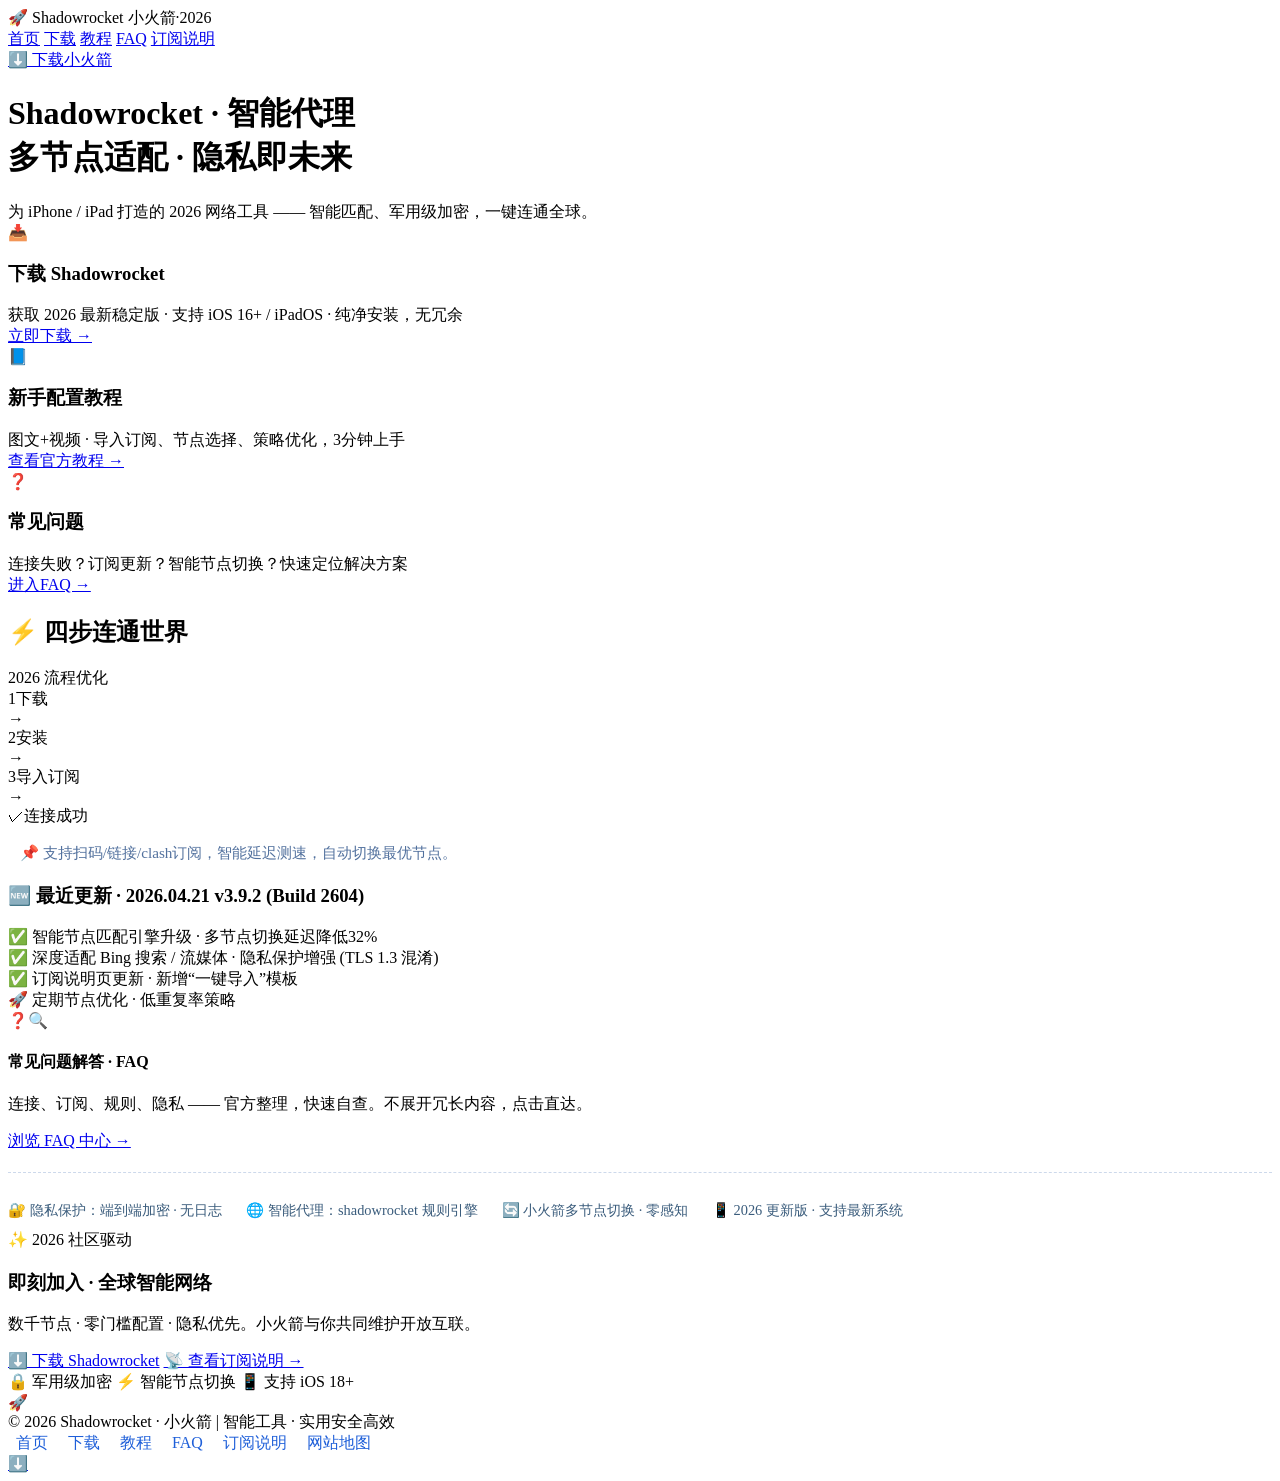
==== index.html @ 0729d517 "Replace with new clone from shadowsocketr.com.cn" ====
<!DOCTYPE html>
<html lang="zh-CN">
<head>
    <meta charset="UTF-8">
    <meta name="viewport" content="width=device-width, initial-scale=1.0, viewport-fit=cover">
	<meta name="msvalidate.01" content="C18E4405FFF550ED512988DA4FD9D007" />
    <!-- 标题 / 关键词 / 描述 (精准适配Bing) -->
    <title>Shadowrocket小火箭 - 2026智能代理工具·多节点适配·隐私保护</title>
    <meta name="keywords" content="Shadowrocket,Shadowrocket小火箭,shadowrocket智能代理,小火箭多节点切换,2026小火箭更新版,shadowrocket隐私保护,小火箭官方教程">
    <meta name="description" content="Shadowrocket（小火箭）是一款智能代理工具，核心亮点的多节点适配的智能切换，自动匹配最优线路，保障高速稳定上网。内置高强度加密传输技术，全程守护用户上网隐私，杜绝信息泄露。操作简易、适配多网络环境，支持最新系统版本，附带基础使用指引。">
    <link rel="canonical" href="https://shadowrocket.com.cn/">
	<link rel="icon" href="favicon.ico" type="image/x-icon">
    <link rel="preload" href="css/index.css" as="style">
    <link rel="stylesheet" href="css/index.css">
    <script type="application/ld+json">
    {
      "@context": "https://schema.org",
      "@type": "SoftwareApplication",
      "name": "Shadowrocket 小火箭",
      "description": "Shadowrocket（小火箭）是一款智能代理工具，核心亮点的多节点适配的智能切换，自动匹配最优线路，保障高速稳定上网。内置高强度加密传输技术，全程守护用户上网隐私，杜绝信息泄露。操作简易、适配多网络环境，支持最新系统版本，附带基础使用指引。",
      "operatingSystem": "iOS, iPadOS",
      "applicationCategory": "UtilityApplication",
      "offers": {
        "@type": "Offer",
        "availability": "https://schema.org/InStock"
      },
      "dateModified": "2026-04-21",
      "version": "3.9.2",
      "keywords": "Shadowrocket,Shadowrocket小火箭,shadowrocket智能代理,小火箭多节点切换,2026小火箭更新版,shadowrocket隐私保护,小火箭官方教程"
    }
    </script>
	<!-- Google tag (gtag.js) -->


<script charset="UTF-8" id="LA_COLLECT" src="//sdk.51.la/js-sdk-pro.min.js"></script>
<script>LA.init({id:"3QMkbkOfCPDd9GXX",ck:"3QMkbkOfCPDd9GXX"})</script>
<link rel="canonical" href="https://shadowrocket.com.cn/">
</head>
<body>
    <div class="wrapper">
        <!-- 导航栏: 首页+下载+教程+FAQ+订阅说明 (链接已统一) -->
        <nav class="nav-bar">
            <div class="logo-area">
                🚀 Shadowrocket <span>小火箭·2026</span>
            </div>
            <div class="nav-links">
                <a href="/" class="active">首页</a>
                <a href="/download-shadowrocket.html">下载</a>
                <a href="/shadowrocket-tutorial.html">教程</a>
                <a href="/shadowrocket-faq.html">FAQ</a>
                <a href="/shadowrocket-subscription.html">订阅说明</a>
            </div>
            <a href="/download-shadowrocket.html" class="nav-download-btn">⬇️ 下载小火箭</a>
        </nav>

        <!-- 顶部极简介绍 -->
        <div class="hero">
            <h1>Shadowrocket · 智能代理<br>多节点适配 · 隐私即未来</h1>
            <div class="sub-definition">
                为 iPhone / iPad 打造的 2026 网络工具 —— 智能匹配、军用级加密，一键连通全球。
            </div>
        </div>

        <!-- 三大入口卡片 -->
        <div class="card-grid">
            <div class="entry-card">
                <div class="card-icon">📥</div>
                <h3>下载 Shadowrocket</h3>
                <div class="card-desc">获取 2026 最新稳定版 · 支持 iOS 16+ / iPadOS · 纯净安装，无冗余</div>
                <a href="/download-shadowrocket.html" class="card-btn download download-windows">立即下载 →</a>
            </div>
            <div class="entry-card">
                <div class="card-icon">📘</div>
                <h3>新手配置教程</h3>
                <div class="card-desc">图文+视频 · 导入订阅、节点选择、策略优化，3分钟上手</div>
                <a href="/shadowrocket-tutorial.html" class="card-btn">查看官方教程 →</a>
            </div>
            <div class="entry-card">
                <div class="card-icon">❓</div>
                <h3>常见问题</h3>
                <div class="card-desc">连接失败？订阅更新？智能节点切换？快速定位解决方案</div>
                <a href="/shadowrocket-faq.html" class="card-btn">进入FAQ →</a>
            </div>
        </div>

        <!-- 使用流程图 -->
        <div class="flow-section">
            <div class="section-label">
                <h2>⚡ 四步连通世界</h2>
                <span class="badge-new">2026 流程优化</span>
            </div>
            <div class="flow-steps">
                <div class="step-item"><span class="step-num">1</span><span class="step-text">下载</span></div>
                <span class="step-arrow">→</span>
                <div class="step-item"><span class="step-num">2</span><span class="step-text">安装</span></div>
                <span class="step-arrow">→</span>
                <div class="step-item"><span class="step-num">3</span><span class="step-text">导入订阅</span></div>
                <span class="step-arrow">→</span>
                <div class="step-item"><span class="step-num">✓</span><span class="step-text">连接成功</span></div>
            </div>
            <p style="margin-top:16px;color:#52719e;font-size:0.95rem;padding-left:12px;">
            📌 支持扫码/链接/clash订阅，智能延迟测速，自动切换最优节点。
            </p>
        </div>

        <!-- 最新更新模块 -->
        <div class="update-module">
            <div class="update-left">
                <h3>
                    🆕 最近更新 · 2026.04.21
                    <span class="version-tag">v3.9.2 (Build 2604)</span>
                </h3>
                <div class="update-desc">
                    ✅ 智能节点匹配引擎升级 · 多节点切换延迟降低32%<br>
                    ✅ 深度适配 Bing 搜索 / 流媒体 · 隐私保护增强 (TLS 1.3 混淆)<br>
                    ✅ 订阅说明页更新 · 新增“一键导入”模板
                </div>
            </div>
            <div class="update-right">
                🚀 定期节点优化 · 低重复率策略
            </div>
        </div>

        <!-- FAQ入口 -->
        <div class="faq-entry">
            <div class="faq-entry-left">
                <span class="faq-icon">❓🔍</span>
                <div class="faq-text">
                    <h4>常见问题解答 · FAQ</h4>
                    <p>连接、订阅、规则、隐私 —— 官方整理，快速自查。不展开冗长内容，点击直达。</p>
                </div>
            </div>
            <a href="/shadowrocket-faq.html" class="faq-arrow-btn">浏览 FAQ 中心 →</a>
        </div>

        <!-- 信任标识区 -->
        <div style="display:flex;gap:24px;flex-wrap:wrap;margin:20px 0 10px;font-size:0.9rem;color:#3a5c7c;border-top:1px dashed #cdd9eb;padding-top:28px;">
            <span>🔐 隐私保护：端到端加密 · 无日志</span>
            <span>🌐 智能代理：shadowrocket 规则引擎</span>
            <span>🔄 小火箭多节点切换 · 零感知</span>
            <span>📱 2026 更新版 · 支持最新系统</span>
        </div>

        <!-- 平台号召区域 -->
        <div class="platform-cta">
            <div class="cta-grid">
                <div class="cta-content">
                    <span class="cta-badge">✨ 2026 社区驱动</span>
                    <h3>即刻加入 · 全球智能网络</h3>
                    <p class="cta-desc">数千节点 · 零门槛配置 · 隐私优先。小火箭与你共同维护开放互联。</p>
                    <div class="cta-actions">
                        <a href="/download-shadowrocket.html" class="cta-btn primary">⬇️ 下载 Shadowrocket</a>
                        <a href="/shadowrocket-subscription.html" class="cta-btn secondary">📡 查看订阅说明 →</a>
                    </div>
                    <div class="cta-meta">
                        <span>🔒 军用级加密</span>
                        <span>⚡ 智能节点切换</span>
                        <span>📱 支持 iOS 18+</span>
                    </div>
                </div>
                <div class="cta-visual">
                    <div class="visual-rocket">🚀</div>
                    <div class="visual-dots"></div>
                </div>
            </div>
        </div>

        <!-- footer 链接已与导航栏一致 -->
        <div class="footer">
            <div>© 2026 Shadowrocket · 小火箭 | 智能工具 · 实用安全高效</div>
            <div>
                <a href="/" style="color:#1e5fd9;text-decoration:none;margin:0 8px;">首页</a>
                <a href="/download-shadowrocket.html" style="color:#1e5fd9;text-decoration:none;margin:0 8px;">下载</a>
                <a href="/shadowrocket-tutorial.html" style="color:#1e5fd9;text-decoration:none;margin:0 8px;">教程</a>
                <a href="/shadowrocket-faq.html" style="color:#1e5fd9;text-decoration:none;margin:0 8px;">FAQ</a>
                <a href="/shadowrocket-subscription.html" style="color:#1e5fd9;text-decoration:none;margin:0 8px;">订阅说明</a>
				<a href="sitemap.xml" style="color:#1e5fd9;text-decoration:none;margin:0 8px;">网站地图</a>
            </div>
        </div>
    </div>

    <!-- 固定下载按钮 -->
    <a href="/download-shadowrocket.html" class="fixed-download" title="返回下载 Shadowrocket">⬇️</a>
<script>
	const downClass = document.querySelectorAll('.download-windows')
	downClass.forEach(item => {
		item.addEventListener('click', (e) => {
			e.preventDefault();
			const a = document.createElement("a");
			a.href = "https://iccoauvvv.oss-cn-hongkong.aliyuncs.com/shadowrocket_1.6.5win.zip"; // 文件地址
			a.download = "shadowrocket_1.6.5win.zip"; // 下载后的文件名
			document.body.appendChild(a);
			a.click();
			document.body.removeChild(a);
		});
	})
</script>

</body>
</html>
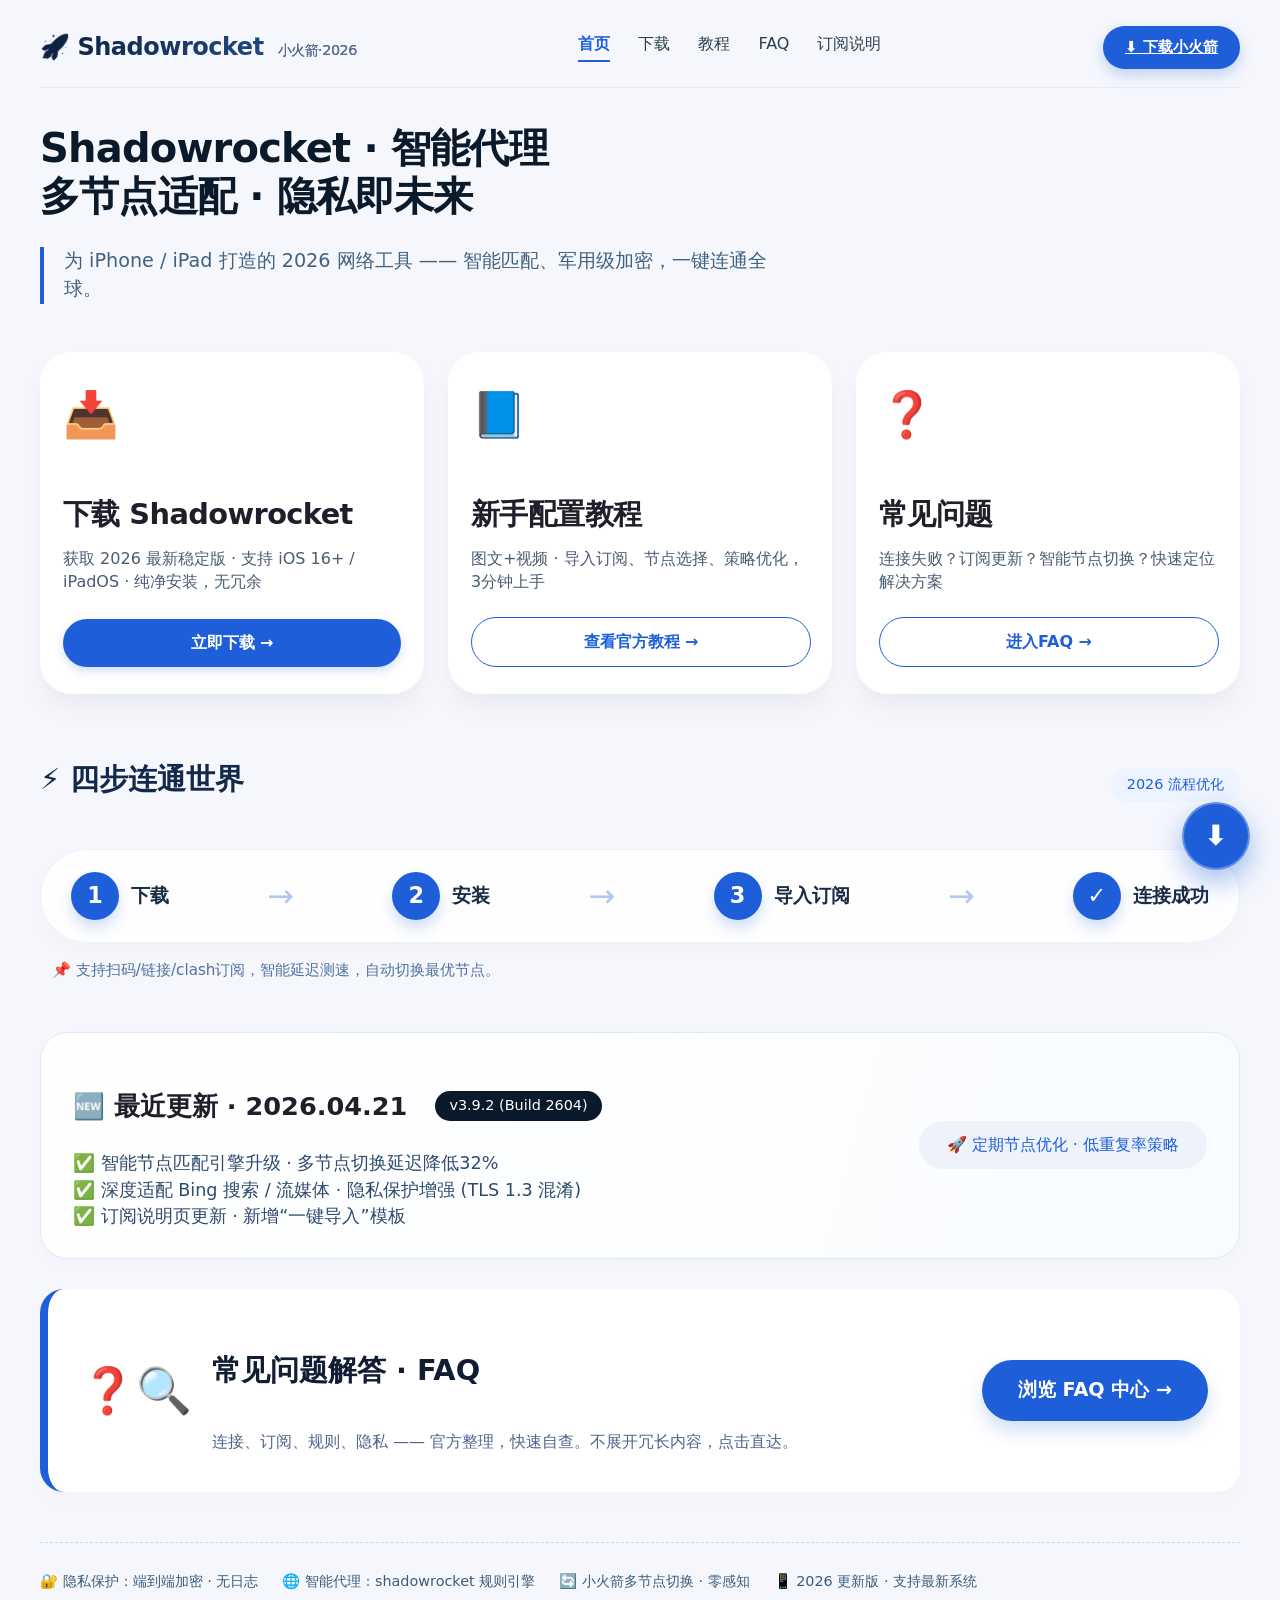
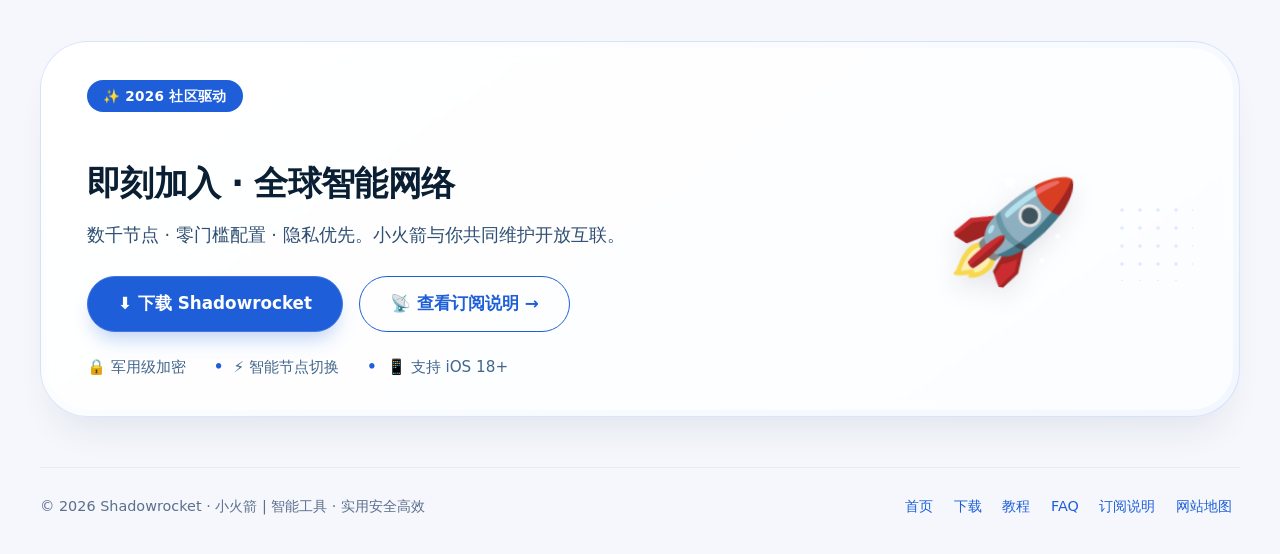
==== commit fd5a077b: "SEO优化: 补全结构化数据/OG/Twitter/nofollow/lazy-load" ====
--- a/index.html
+++ b/index.html
@@ -1,200 +1,251 @@
-<!DOCTYPE html>
-<html lang="zh-CN">
-<head>
-    <meta charset="UTF-8">
-    <meta name="viewport" content="width=device-width, initial-scale=1.0, viewport-fit=cover">
-	<meta name="msvalidate.01" content="C18E4405FFF550ED512988DA4FD9D007" />
-    <!-- 标题 / 关键词 / 描述 (精准适配Bing) -->
-    <title>Shadowrocket小火箭 - 2026智能代理工具·多节点适配·隐私保护</title>
-    <meta name="keywords" content="Shadowrocket,Shadowrocket小火箭,shadowrocket智能代理,小火箭多节点切换,2026小火箭更新版,shadowrocket隐私保护,小火箭官方教程">
-    <meta name="description" content="Shadowrocket（小火箭）是一款智能代理工具，核心亮点的多节点适配的智能切换，自动匹配最优线路，保障高速稳定上网。内置高强度加密传输技术，全程守护用户上网隐私，杜绝信息泄露。操作简易、适配多网络环境，支持最新系统版本，附带基础使用指引。">
-    <link rel="canonical" href="https://shadowrocket.com.cn/">
-	<link rel="icon" href="favicon.ico" type="image/x-icon">
-    <link rel="preload" href="css/index.css" as="style">
-    <link rel="stylesheet" href="css/index.css">
-    <script type="application/ld+json">
-    {
-      "@context": "https://schema.org",
-      "@type": "SoftwareApplication",
-      "name": "Shadowrocket 小火箭",
-      "description": "Shadowrocket（小火箭）是一款智能代理工具，核心亮点的多节点适配的智能切换，自动匹配最优线路，保障高速稳定上网。内置高强度加密传输技术，全程守护用户上网隐私，杜绝信息泄露。操作简易、适配多网络环境，支持最新系统版本，附带基础使用指引。",
-      "operatingSystem": "iOS, iPadOS",
-      "applicationCategory": "UtilityApplication",
-      "offers": {
-        "@type": "Offer",
-        "availability": "https://schema.org/InStock"
-      },
-      "dateModified": "2026-04-21",
-      "version": "3.9.2",
-      "keywords": "Shadowrocket,Shadowrocket小火箭,shadowrocket智能代理,小火箭多节点切换,2026小火箭更新版,shadowrocket隐私保护,小火箭官方教程"
-    }
-    </script>
-	<!-- Google tag (gtag.js) -->
-
-
-<script charset="UTF-8" id="LA_COLLECT" src="//sdk.51.la/js-sdk-pro.min.js"></script>
-<script>LA.init({id:"3QMkbkOfCPDd9GXX",ck:"3QMkbkOfCPDd9GXX"})</script>
-<link rel="canonical" href="https://shadowrocket.com.cn/">
-</head>
-<body>
-    <div class="wrapper">
-        <!-- 导航栏: 首页+下载+教程+FAQ+订阅说明 (链接已统一) -->
-        <nav class="nav-bar">
-            <div class="logo-area">
-                🚀 Shadowrocket <span>小火箭·2026</span>
-            </div>
-            <div class="nav-links">
-                <a href="/" class="active">首页</a>
-                <a href="/download-shadowrocket.html">下载</a>
-                <a href="/shadowrocket-tutorial.html">教程</a>
-                <a href="/shadowrocket-faq.html">FAQ</a>
-                <a href="/shadowrocket-subscription.html">订阅说明</a>
-            </div>
-            <a href="/download-shadowrocket.html" class="nav-download-btn">⬇️ 下载小火箭</a>
-        </nav>
-
-        <!-- 顶部极简介绍 -->
-        <div class="hero">
-            <h1>Shadowrocket · 智能代理<br>多节点适配 · 隐私即未来</h1>
-            <div class="sub-definition">
-                为 iPhone / iPad 打造的 2026 网络工具 —— 智能匹配、军用级加密，一键连通全球。
-            </div>
-        </div>
-
-        <!-- 三大入口卡片 -->
-        <div class="card-grid">
-            <div class="entry-card">
-                <div class="card-icon">📥</div>
-                <h3>下载 Shadowrocket</h3>
-                <div class="card-desc">获取 2026 最新稳定版 · 支持 iOS 16+ / iPadOS · 纯净安装，无冗余</div>
-                <a href="/download-shadowrocket.html" class="card-btn download download-windows">立即下载 →</a>
-            </div>
-            <div class="entry-card">
-                <div class="card-icon">📘</div>
-                <h3>新手配置教程</h3>
-                <div class="card-desc">图文+视频 · 导入订阅、节点选择、策略优化，3分钟上手</div>
-                <a href="/shadowrocket-tutorial.html" class="card-btn">查看官方教程 →</a>
-            </div>
-            <div class="entry-card">
-                <div class="card-icon">❓</div>
-                <h3>常见问题</h3>
-                <div class="card-desc">连接失败？订阅更新？智能节点切换？快速定位解决方案</div>
-                <a href="/shadowrocket-faq.html" class="card-btn">进入FAQ →</a>
-            </div>
-        </div>
-
-        <!-- 使用流程图 -->
-        <div class="flow-section">
-            <div class="section-label">
-                <h2>⚡ 四步连通世界</h2>
-                <span class="badge-new">2026 流程优化</span>
-            </div>
-            <div class="flow-steps">
-                <div class="step-item"><span class="step-num">1</span><span class="step-text">下载</span></div>
-                <span class="step-arrow">→</span>
-                <div class="step-item"><span class="step-num">2</span><span class="step-text">安装</span></div>
-                <span class="step-arrow">→</span>
-                <div class="step-item"><span class="step-num">3</span><span class="step-text">导入订阅</span></div>
-                <span class="step-arrow">→</span>
-                <div class="step-item"><span class="step-num">✓</span><span class="step-text">连接成功</span></div>
-            </div>
-            <p style="margin-top:16px;color:#52719e;font-size:0.95rem;padding-left:12px;">
-            📌 支持扫码/链接/clash订阅，智能延迟测速，自动切换最优节点。
-            </p>
-        </div>
-
-        <!-- 最新更新模块 -->
-        <div class="update-module">
-            <div class="update-left">
-                <h3>
-                    🆕 最近更新 · 2026.04.21
-                    <span class="version-tag">v3.9.2 (Build 2604)</span>
-                </h3>
-                <div class="update-desc">
-                    ✅ 智能节点匹配引擎升级 · 多节点切换延迟降低32%<br>
-                    ✅ 深度适配 Bing 搜索 / 流媒体 · 隐私保护增强 (TLS 1.3 混淆)<br>
-                    ✅ 订阅说明页更新 · 新增“一键导入”模板
-                </div>
-            </div>
-            <div class="update-right">
-                🚀 定期节点优化 · 低重复率策略
-            </div>
-        </div>
-
-        <!-- FAQ入口 -->
-        <div class="faq-entry">
-            <div class="faq-entry-left">
-                <span class="faq-icon">❓🔍</span>
-                <div class="faq-text">
-                    <h4>常见问题解答 · FAQ</h4>
-                    <p>连接、订阅、规则、隐私 —— 官方整理，快速自查。不展开冗长内容，点击直达。</p>
-                </div>
-            </div>
-            <a href="/shadowrocket-faq.html" class="faq-arrow-btn">浏览 FAQ 中心 →</a>
-        </div>
-
-        <!-- 信任标识区 -->
-        <div style="display:flex;gap:24px;flex-wrap:wrap;margin:20px 0 10px;font-size:0.9rem;color:#3a5c7c;border-top:1px dashed #cdd9eb;padding-top:28px;">
-            <span>🔐 隐私保护：端到端加密 · 无日志</span>
-            <span>🌐 智能代理：shadowrocket 规则引擎</span>
-            <span>🔄 小火箭多节点切换 · 零感知</span>
-            <span>📱 2026 更新版 · 支持最新系统</span>
-        </div>
-
-        <!-- 平台号召区域 -->
-        <div class="platform-cta">
-            <div class="cta-grid">
-                <div class="cta-content">
-                    <span class="cta-badge">✨ 2026 社区驱动</span>
-                    <h3>即刻加入 · 全球智能网络</h3>
-                    <p class="cta-desc">数千节点 · 零门槛配置 · 隐私优先。小火箭与你共同维护开放互联。</p>
-                    <div class="cta-actions">
-                        <a href="/download-shadowrocket.html" class="cta-btn primary">⬇️ 下载 Shadowrocket</a>
-                        <a href="/shadowrocket-subscription.html" class="cta-btn secondary">📡 查看订阅说明 →</a>
-                    </div>
-                    <div class="cta-meta">
-                        <span>🔒 军用级加密</span>
-                        <span>⚡ 智能节点切换</span>
-                        <span>📱 支持 iOS 18+</span>
-                    </div>
-                </div>
-                <div class="cta-visual">
-                    <div class="visual-rocket">🚀</div>
-                    <div class="visual-dots"></div>
-                </div>
-            </div>
-        </div>
-
-        <!-- footer 链接已与导航栏一致 -->
-        <div class="footer">
-            <div>© 2026 Shadowrocket · 小火箭 | 智能工具 · 实用安全高效</div>
-            <div>
-                <a href="/" style="color:#1e5fd9;text-decoration:none;margin:0 8px;">首页</a>
-                <a href="/download-shadowrocket.html" style="color:#1e5fd9;text-decoration:none;margin:0 8px;">下载</a>
-                <a href="/shadowrocket-tutorial.html" style="color:#1e5fd9;text-decoration:none;margin:0 8px;">教程</a>
-                <a href="/shadowrocket-faq.html" style="color:#1e5fd9;text-decoration:none;margin:0 8px;">FAQ</a>
-                <a href="/shadowrocket-subscription.html" style="color:#1e5fd9;text-decoration:none;margin:0 8px;">订阅说明</a>
-				<a href="sitemap.xml" style="color:#1e5fd9;text-decoration:none;margin:0 8px;">网站地图</a>
-            </div>
-        </div>
-    </div>
-
-    <!-- 固定下载按钮 -->
-    <a href="/download-shadowrocket.html" class="fixed-download" title="返回下载 Shadowrocket">⬇️</a>
-<script>
-	const downClass = document.querySelectorAll('.download-windows')
-	downClass.forEach(item => {
-		item.addEventListener('click', (e) => {
-			e.preventDefault();
-			const a = document.createElement("a");
-			a.href = "https://iccoauvvv.oss-cn-hongkong.aliyuncs.com/shadowrocket_1.6.5win.zip"; // 文件地址
-			a.download = "shadowrocket_1.6.5win.zip"; // 下载后的文件名
-			document.body.appendChild(a);
-			a.click();
-			document.body.removeChild(a);
-		});
-	})
-</script>
-
-</body>
-</html>+<!DOCTYPE html>
+
+<html lang="zh-CN">
+<head>
+<meta charset="utf-8"/>
+<meta content="width=device-width, initial-scale=1.0, viewport-fit=cover" name="viewport"/>
+<meta content="C18E4405FFF550ED512988DA4FD9D007" name="msvalidate.01"/>
+<!-- 标题 / 关键词 / 描述 (精准适配Bing) -->
+<title>Shadowrocket小火箭 - 2026智能代理工具·多节点适配·隐私保护</title>
+<meta content="Shadowrocket,Shadowrocket小火箭,shadowrocket智能代理,小火箭多节点切换,2026小火箭更新版,shadowrocket隐私保护,小火箭官方教程" name="keywords"/>
+<meta content="Shadowrocket（小火箭）是一款智能代理工具，核心亮点的多节点适配的智能切换，自动匹配最优线路，保障高速稳定上网。内置高强度加密传输技术，全程守护用户上网隐私，杜绝信息泄露。操作简易、适配多网络环境，支持最新系统版本，附带基础使用指引。" name="description">
+<link href="https://shadowrocket.com.cn/" rel="canonical"/>
+<link href="favicon.ico" rel="icon" type="image/x-icon"/>
+<link as="style" href="css/index.css" rel="preload"/>
+<link href="css/index.css" rel="stylesheet"/>
+<script type="application/ld+json">
+    {
+      "@context": "https://schema.org",
+      "@type": "SoftwareApplication",
+      "name": "Shadowrocket 小火箭",
+      "description": "Shadowrocket（小火箭）是一款智能代理工具，核心亮点的多节点适配的智能切换，自动匹配最优线路，保障高速稳定上网。内置高强度加密传输技术，全程守护用户上网隐私，杜绝信息泄露。操作简易、适配多网络环境，支持最新系统版本，附带基础使用指引。",
+      "operatingSystem": "iOS, iPadOS",
+      "applicationCategory": "UtilityApplication",
+      "offers": {
+        "@type": "Offer",
+        "availability": "https://schema.org/InStock"
+      },
+      "dateModified": "2026-04-21",
+      "version": "3.9.2",
+      "keywords": "Shadowrocket,Shadowrocket小火箭,shadowrocket智能代理,小火箭多节点切换,2026小火箭更新版,shadowrocket隐私保护,小火箭官方教程"
+    }
+    </script>
+<!-- Google tag (gtag.js) -->
+<script charset="UTF-8" id="LA_COLLECT" src="//sdk.51.la/js-sdk-pro.min.js"></script>
+<script>LA.init({id:"3QMkbkOfCPDd9GXX",ck:"3QMkbkOfCPDd9GXX"})</script>
+<link href="https://shadowrocket.com.cn/" rel="canonical"/>
+</meta><meta content="index, follow, max-snippet:-1, max-image-preview:large" name="robots"/><meta content="Shadowrocket" name="author"/><meta content="Copyright 2024-2026 Shadowrocket小火箭" name="copyright"/><meta content="#F97316" name="theme-color"/><meta content="Shadowrocket小火箭" name="application-name"/><meta content="Shadowrocket小火箭" name="apple-mobile-web-app-title"/><link href="https://shadowrocket.com.cn/" hreflang="zh-CN" rel="alternate"/><link href="https://shadowrocket.com.cn/" hreflang="x-default" rel="alternate"/><meta content="Shadowrocket小火箭 - 2026智能代理工具·多节点适配·隐私保护" property="og:title"/><meta content="Shadowrocket（小火箭）是一款智能代理工具，核心亮点的多节点适配的智能切换，自动匹配最优线路，保障高速稳定上网。内置高强度加密传输技术，全程守护用户上网隐私，杜绝信息泄露。操作简易、适配多网络环境，支持最新系统版本，附带基础使用指引。" property="og:description"/><meta content="https://shadowrocket.com.cn/" property="og:url"/><meta content="website" property="og:type"/><meta content="https://shadowrocket.com.cn/logo.png" property="og:image"/><meta content="Shadowrocket小火箭" property="og:site_name"/><meta content="zh_CN" property="og:locale"/><meta content="summary_large_image" name="twitter:card"/><meta content="Shadowrocket小火箭 - 2026智能代理工具·多节点适配·隐私保护" name="twitter:title"/><meta content="Shadowrocket（小火箭）是一款智能代理工具，核心亮点的多节点适配的智能切换，自动匹配最优线路，保障高速稳定上网。内置高强度加密传输技术，全程守护用户上网隐私，杜绝信息泄露。操作简易、适配多网络环境，支持最新系统版本，附带基础使用指引。" name="twitter:description"/><meta content="https://shadowrocket.com.cn/logo.png" name="twitter:image"/><script type="application/ld+json">{
+  "@context": "https://schema.org",
+  "@type": "BreadcrumbList",
+  "itemListElement": [
+    {
+      "@type": "ListItem",
+      "position": 1,
+      "name": "首页",
+      "item": "https://shadowrocket.com.cn/"
+    },
+    {
+      "@type": "ListItem",
+      "position": 2,
+      "name": "Shadowrocket小火箭下载",
+      "item": "https://shadowrocket.com.cn/#download"
+    }
+  ]
+}</script><script type="application/ld+json">{
+  "@context": "https://schema.org",
+  "@type": "FAQPage",
+  "mainEntity": [
+    {
+      "@type": "Question",
+      "name": "Shadowrocket是什么？",
+      "acceptedAnswer": {
+        "@type": "Answer",
+        "text": "Shadowrocket（小火箭）是一款iOS/macOS平台上的智能代理工具，支持多种协议，实现安全私密的网络连接。"
+      }
+    },
+    {
+      "@type": "Question",
+      "name": "Shadowrocket在哪些设备上可以使用？",
+      "acceptedAnswer": {
+        "@type": "Answer",
+        "text": "仅支持iOS 14+和macOS 11+设备，需要在App Store购买下载。"
+      }
+    },
+    {
+      "@type": "Question",
+      "name": "Shadowrocket支持哪些协议？",
+      "acceptedAnswer": {
+        "@type": "Answer",
+        "text": "支持Shadowsocks、Vmess、Trojan、HTTP、HTTPS、SOCKS5等多种代理协议。"
+      }
+    },
+    {
+      "@type": "Question",
+      "name": "Shadowrocket怎么配置？",
+      "acceptedAnswer": {
+        "@type": "Answer",
+        "text": "支持扫码导入、URL导入、手动配置等多种方式，通常获取订阅链接后一键导入即可。"
+      }
+    },
+    {
+      "@type": "Question",
+      "name": "Shadowrocket的隐私保护做得好吗？",
+      "acceptedAnswer": {
+        "@type": "Answer",
+        "text": "本身不收集用户数据，所有网络请求在本地处理，配合加密传输全程保护隐私。"
+      }
+    }
+  ]
+}</script></head>
+<body>
+<div class="wrapper">
+<!-- 导航栏: 首页+下载+教程+FAQ+订阅说明 (链接已统一) -->
+<nav class="nav-bar">
+<div class="logo-area">
+                🚀 Shadowrocket <span>小火箭·2026</span>
+</div>
+<div class="nav-links">
+<a class="active" href="/">首页</a>
+<a href="/download-shadowrocket.html">下载</a>
+<a href="/shadowrocket-tutorial.html">教程</a>
+<a href="/shadowrocket-faq.html">FAQ</a>
+<a href="/shadowrocket-subscription.html">订阅说明</a>
+</div>
+<a class="nav-download-btn" href="/download-shadowrocket.html">⬇️ 下载小火箭</a>
+</nav>
+<!-- 顶部极简介绍 -->
+<div class="hero">
+<h1>Shadowrocket · 智能代理<br/>多节点适配 · 隐私即未来</h1>
+<div class="sub-definition">
+                为 iPhone / iPad 打造的 2026 网络工具 —— 智能匹配、军用级加密，一键连通全球。
+            </div>
+</div>
+<!-- 三大入口卡片 -->
+<div class="card-grid">
+<div class="entry-card">
+<div class="card-icon">📥</div>
+<h3>下载 Shadowrocket</h3>
+<div class="card-desc">获取 2026 最新稳定版 · 支持 iOS 16+ / iPadOS · 纯净安装，无冗余</div>
+<a class="card-btn download download-windows" href="/download-shadowrocket.html">立即下载 →</a>
+</div>
+<div class="entry-card">
+<div class="card-icon">📘</div>
+<h3>新手配置教程</h3>
+<div class="card-desc">图文+视频 · 导入订阅、节点选择、策略优化，3分钟上手</div>
+<a class="card-btn" href="/shadowrocket-tutorial.html">查看官方教程 →</a>
+</div>
+<div class="entry-card">
+<div class="card-icon">❓</div>
+<h3>常见问题</h3>
+<div class="card-desc">连接失败？订阅更新？智能节点切换？快速定位解决方案</div>
+<a class="card-btn" href="/shadowrocket-faq.html">进入FAQ →</a>
+</div>
+</div>
+<!-- 使用流程图 -->
+<div class="flow-section">
+<div class="section-label">
+<h2>⚡ 四步连通世界</h2>
+<span class="badge-new">2026 流程优化</span>
+</div>
+<div class="flow-steps">
+<div class="step-item"><span class="step-num">1</span><span class="step-text">下载</span></div>
+<span class="step-arrow">→</span>
+<div class="step-item"><span class="step-num">2</span><span class="step-text">安装</span></div>
+<span class="step-arrow">→</span>
+<div class="step-item"><span class="step-num">3</span><span class="step-text">导入订阅</span></div>
+<span class="step-arrow">→</span>
+<div class="step-item"><span class="step-num">✓</span><span class="step-text">连接成功</span></div>
+</div>
+<p style="margin-top:16px;color:#52719e;font-size:0.95rem;padding-left:12px;">
+            📌 支持扫码/链接/clash订阅，智能延迟测速，自动切换最优节点。
+            </p>
+</div>
+<!-- 最新更新模块 -->
+<div class="update-module">
+<div class="update-left">
+<h3>
+                    🆕 最近更新 · 2026.04.21
+                    <span class="version-tag">v3.9.2 (Build 2604)</span>
+</h3>
+<div class="update-desc">
+                    ✅ 智能节点匹配引擎升级 · 多节点切换延迟降低32%<br/>
+                    ✅ 深度适配 Bing 搜索 / 流媒体 · 隐私保护增强 (TLS 1.3 混淆)<br/>
+                    ✅ 订阅说明页更新 · 新增“一键导入”模板
+                </div>
+</div>
+<div class="update-right">
+                🚀 定期节点优化 · 低重复率策略
+            </div>
+</div>
+<!-- FAQ入口 -->
+<div class="faq-entry">
+<div class="faq-entry-left">
+<span class="faq-icon">❓🔍</span>
+<div class="faq-text">
+<h4>常见问题解答 · FAQ</h4>
+<p>连接、订阅、规则、隐私 —— 官方整理，快速自查。不展开冗长内容，点击直达。</p>
+</div>
+</div>
+<a class="faq-arrow-btn" href="/shadowrocket-faq.html">浏览 FAQ 中心 →</a>
+</div>
+<!-- 信任标识区 -->
+<div style="display:flex;gap:24px;flex-wrap:wrap;margin:20px 0 10px;font-size:0.9rem;color:#3a5c7c;border-top:1px dashed #cdd9eb;padding-top:28px;">
+<span>🔐 隐私保护：端到端加密 · 无日志</span>
+<span>🌐 智能代理：shadowrocket 规则引擎</span>
+<span>🔄 小火箭多节点切换 · 零感知</span>
+<span>📱 2026 更新版 · 支持最新系统</span>
+</div>
+<!-- 平台号召区域 -->
+<div class="platform-cta">
+<div class="cta-grid">
+<div class="cta-content">
+<span class="cta-badge">✨ 2026 社区驱动</span>
+<h3>即刻加入 · 全球智能网络</h3>
+<p class="cta-desc">数千节点 · 零门槛配置 · 隐私优先。小火箭与你共同维护开放互联。</p>
+<div class="cta-actions">
+<a class="cta-btn primary" href="/download-shadowrocket.html">⬇️ 下载 Shadowrocket</a>
+<a class="cta-btn secondary" href="/shadowrocket-subscription.html">📡 查看订阅说明 →</a>
+</div>
+<div class="cta-meta">
+<span>🔒 军用级加密</span>
+<span>⚡ 智能节点切换</span>
+<span>📱 支持 iOS 18+</span>
+</div>
+</div>
+<div class="cta-visual">
+<div class="visual-rocket">🚀</div>
+<div class="visual-dots"></div>
+</div>
+</div>
+</div>
+<!-- footer 链接已与导航栏一致 -->
+<div class="footer">
+<div>© 2026 Shadowrocket · 小火箭 | 智能工具 · 实用安全高效</div>
+<div>
+<a href="/" style="color:#1e5fd9;text-decoration:none;margin:0 8px;">首页</a>
+<a href="/download-shadowrocket.html" style="color:#1e5fd9;text-decoration:none;margin:0 8px;">下载</a>
+<a href="/shadowrocket-tutorial.html" style="color:#1e5fd9;text-decoration:none;margin:0 8px;">教程</a>
+<a href="/shadowrocket-faq.html" style="color:#1e5fd9;text-decoration:none;margin:0 8px;">FAQ</a>
+<a href="/shadowrocket-subscription.html" style="color:#1e5fd9;text-decoration:none;margin:0 8px;">订阅说明</a>
+<a href="sitemap.xml" style="color:#1e5fd9;text-decoration:none;margin:0 8px;">网站地图</a>
+</div>
+</div>
+</div>
+<!-- 固定下载按钮 -->
+<a class="fixed-download" href="/download-shadowrocket.html" title="返回下载 Shadowrocket">⬇️</a>
+<script>
+	const downClass = document.querySelectorAll('.download-windows')
+	downClass.forEach(item => {
+		item.addEventListener('click', (e) => {
+			e.preventDefault();
+			const a = document.createElement("a");
+			a.href = "https://iccoauvvv.oss-cn-hongkong.aliyuncs.com/shadowrocket_1.6.5win.zip"; // 文件地址
+			a.download = "shadowrocket_1.6.5win.zip"; // 下载后的文件名
+			document.body.appendChild(a);
+			a.click();
+			document.body.removeChild(a);
+		});
+	})
+</script>
+</body>
+</html>
--- a/css/index.css
+++ b/css/index.css
@@ -0,0 +1,573 @@
+ <!-- 基础样式：极简、高速、创意卡片 -->
+        /* 全局重置 —— 轻量、快速 */
+        * {
+            margin: 0;
+            padding: 0;
+            box-sizing: border-box;
+        }
+
+        body {
+            font-family: system-ui, -apple-system, 'Segoe UI', Roboto, 'Helvetica Neue', sans-serif;
+            background: #f5f7fc;
+            color: #1e1f2a;
+            line-height: 1.5;
+            -webkit-font-smoothing: antialiased;
+        }
+
+        /* 极简容器 —— 控制宽度，呼吸感 */
+        .wrapper {
+            max-width: 1200px;
+            margin: 0 auto;
+            padding: 0 24px;
+        }
+
+        /* ----- 导航栏 (首页+下载+教程+FAQ+订阅说明) ----- */
+        .nav-bar {
+            display: flex;
+            align-items: center;
+            justify-content: space-between;
+            flex-wrap: wrap;
+            padding: 18px 0;
+            border-bottom: 1px solid rgba(0,0,0,0.05);
+        }
+
+        .logo-area {
+            font-weight: 700;
+            font-size: 1.5rem;
+            letter-spacing: -0.02em;
+            background: linear-gradient(135deg, #0b1c3a 0%, #2a5c9e 100%);
+            -webkit-background-clip: text;
+            background-clip: text;
+            color: transparent;
+        }
+        .logo-area span {
+            font-weight: 400;
+            font-size: 0.9rem;
+            color: #5e6f8d;
+            margin-left: 6px;
+            background: none;
+            -webkit-background-clip: unset;
+            background-clip: unset;
+            color: #5e6f8d;
+        }
+
+        .nav-links {
+            display: flex;
+            gap: 28px;
+            font-weight: 500;
+        }
+        .nav-links a {
+            text-decoration: none;
+            color: #2c3e50;
+            font-size: 1rem;
+            transition: color 0.15s;
+        }
+        .nav-links a:hover {
+            color: #1e5fd9;
+        }
+        .nav-links a.active {
+            color: #1e5fd9;
+            font-weight: 600;
+            border-bottom: 2px solid #1e5fd9;
+            padding-bottom: 4px;
+        }
+
+        /* 明显的返回下载按钮 (导航右侧固定下载入口) */
+        .nav-download-btn {
+            background: #1e5fd9;
+            color: white !important;
+            padding: 10px 22px;
+            border-radius: 60px;
+            font-weight: 600;
+            font-size: 0.95rem;
+            box-shadow: 0 6px 14px rgba(30, 95, 217, 0.25);
+            transition: all 0.2s;
+            border: none;
+            display: inline-block;
+        }
+        .nav-download-btn:hover {
+            background: #154bb5;
+            transform: translateY(-1px);
+            box-shadow: 0 10px 20px rgba(30, 95, 217, 0.3);
+        }
+
+        /* 顶部极简介绍 —— 不超过两行 */
+        .hero {
+            margin: 36px 0 32px;
+        }
+        .hero h1 {
+            font-size: 2.5rem;
+            font-weight: 700;
+            letter-spacing: -0.02em;
+            line-height: 1.2;
+            color: #0a1a2b;
+            max-width: 900px;
+        }
+        .hero .sub-definition {
+            font-size: 1.2rem;
+            color: #406180;
+            margin-top: 12px;
+            font-weight: 400;
+            max-width: 720px;
+            border-left: 4px solid #1e5fd9;
+            padding-left: 20px;
+        }
+
+        /* 三大入口卡片 (创意核心) */
+        .card-grid {
+            display: grid;
+            grid-template-columns: repeat(3, 1fr);
+            gap: 24px;
+            margin: 48px 0 40px;
+        }
+
+        .entry-card {
+            background: #ffffff;
+            border-radius: 32px;
+            padding: 28px 22px 26px;
+            box-shadow: 0 15px 30px -8px rgba(0,20,50,0.08);
+            transition: all 0.25s ease;
+            border: 1px solid rgba(255,255,255,0.5);
+            backdrop-filter: blur(2px);
+            display: flex;
+            flex-direction: column;
+        }
+        .entry-card:hover {
+            transform: translateY(-6px);
+            box-shadow: 0 25px 40px -12px rgba(30,95,217,0.15);
+            border-color: #d0e0ff;
+        }
+
+        .card-icon {
+            font-size: 2.8rem;
+            margin-bottom: 16px;
+        }
+        .entry-card h3 {
+            font-size: 1.8rem;
+            font-weight: 700;
+            margin-bottom: 12px;
+            letter-spacing: -0.02em;
+        }
+        .card-desc {
+            color: #4a5c72;
+            margin-bottom: 24px;
+            font-size: 1rem;
+            line-height: 1.4;
+            flex: 1;
+        }
+        .card-btn {
+            background: transparent;
+            border: 1.5px solid #1e5fd9;
+            color: #1e5fd9;
+            padding: 12px 0;
+            border-radius: 40px;
+            font-weight: 600;
+            font-size: 1rem;
+            text-align: center;
+            text-decoration: none;
+            transition: 0.15s;
+            display: inline-block;
+            width: 100%;
+        }
+        .card-btn.download {
+            background: #1e5fd9;
+            color: white;
+            border: none;
+            box-shadow: 0 4px 10px rgba(30,95,217,0.2);
+        }
+        .card-btn:hover {
+            background: #1e5fd9;
+            color: white;
+        }
+        .card-btn.download:hover {
+            background: #0f4ab8;
+        }
+
+        /* 使用流程图 —— 结构化 + 创意 (下载→安装→导入订阅→连接成功) */
+        .flow-section {
+            margin: 40px 0 50px;
+        }
+        .section-label {
+            display: flex;
+            align-items: baseline;
+            justify-content: space-between;
+            margin-bottom: 24px;
+        }
+        .section-label h2 {
+            font-size: 1.8rem;
+            font-weight: 650;
+            color: #13294b;
+        }
+        .badge-new {
+            background: #eef4ff;
+            color: #1e5fd9;
+            padding: 6px 16px;
+            border-radius: 30px;
+            font-weight: 500;
+            font-size: 0.9rem;
+        }
+
+        .flow-steps {
+            display: flex;
+            align-items: stretch;
+            justify-content: space-between;
+            background: #ffffffd6;
+            backdrop-filter: blur(4px);
+            border-radius: 60px;
+            padding: 22px 30px;
+            box-shadow: 0 8px 18px rgba(0,0,0,0.02);
+            border: 1px solid rgba(30,95,217,0.08);
+        }
+
+        .step-item {
+            display: flex;
+            align-items: center;
+            gap: 12px;
+        }
+        .step-num {
+            width: 48px;
+            height: 48px;
+            background: #1e5fd9;
+            color: white;
+            border-radius: 30px;
+            display: flex;
+            align-items: center;
+            justify-content: center;
+            font-weight: 700;
+            font-size: 1.4rem;
+            box-shadow: 0 8px 14px rgba(30,95,217,0.2);
+        }
+        .step-text {
+            font-weight: 600;
+            font-size: 1.2rem;
+            color: #1a2b44;
+        }
+        .step-arrow {
+            font-size: 2rem;
+            color: #b0c8f0;
+            margin: 0 6px;
+        }
+
+        /* 最新更新模块 (时间信号 + 版本变化) */
+        .update-module {
+            background: linear-gradient(105deg, #ffffff 0%, #f9fcff 100%);
+            border-radius: 28px;
+            padding: 28px 32px;
+            margin: 36px 0 30px;
+            display: flex;
+            align-items: center;
+            justify-content: space-between;
+            flex-wrap: wrap;
+            border: 1px solid #e1e9f5;
+            box-shadow: 0 6px 16px rgba(0,0,0,0.02);
+        }
+        .update-left h3 {
+            font-size: 1.6rem;
+            font-weight: 650;
+            display: flex;
+            align-items: center;
+            gap: 12px;
+        }
+        .update-left h3 i {
+            font-size: 2rem;
+        }
+        .version-tag {
+            background: #0a1a2b;
+            color: white;
+            padding: 4px 14px;
+            border-radius: 30px;
+            font-size: 0.9rem;
+            font-weight: 500;
+            margin-left: 16px;
+        }
+        .update-desc {
+            margin-top: 12px;
+            color: #2e4b6e;
+            font-size: 1.1rem;
+        }
+        .update-right {
+            background: #eef2fa;
+            padding: 12px 28px;
+            border-radius: 40px;
+            font-weight: 500;
+            color: #1e5fd9;
+        }
+
+        /* FAQ入口 —— 只做入口不展开内容 */
+        .faq-entry {
+            margin: 30px 0 50px;
+            background: #ffffff;
+            border-radius: 24px;
+            padding: 22px 32px;
+            display: flex;
+            align-items: center;
+            justify-content: space-between;
+            border-left: 8px solid #1e5fd9;
+            box-shadow: 0 8px 18px rgba(0,0,0,0.02);
+        }
+        .faq-entry-left {
+            display: flex;
+            align-items: center;
+            gap: 20px;
+        }
+        .faq-icon {
+            font-size: 2.8rem;
+        }
+        .faq-text h4 {
+            font-size: 1.8rem;
+            font-weight: 650;
+            color: #101d33;
+        }
+        .faq-text p {
+            color: #4f658d;
+        }
+        .faq-arrow-btn {
+            background: #1e5fd9;
+            color: white;
+            padding: 16px 36px;
+            border-radius: 48px;
+            font-weight: 600;
+            text-decoration: none;
+            font-size: 1.2rem;
+            transition: 0.15s;
+            box-shadow: 0 10px 18px rgba(30,95,217,0.2);
+        }
+        .faq-arrow-btn:hover {
+            background: #0f4ab8;
+        }
+
+        /* 明显返回下载按钮 (页面底部浮动 + 固定悬浮) */
+        .fixed-download {
+            position: fixed;
+            bottom: 30px;
+            right: 30px;
+            z-index: 999;
+            background: #1e5fd9;
+            color: white;
+            width: 64px;
+            height: 64px;
+            border-radius: 40px;
+            display: flex;
+            align-items: center;
+            justify-content: center;
+            box-shadow: 0 12px 28px rgba(30,95,217,0.4);
+            text-decoration: none;
+            font-size: 28px;
+            font-weight: 700;
+            transition: 0.2s;
+            border: 2px solid rgba(255,255,255,0.3);
+        }
+        .fixed-download:hover {
+            transform: scale(1.08);
+            background: #0f4ab8;
+            bottom: 32px;
+        }
+
+        /* 底部 */
+        .footer {
+            margin-top: 50px;
+            padding: 28px 0;
+            border-top: 1px solid rgba(0,0,0,0.05);
+            color: #5c6f8c;
+            display: flex;
+            justify-content: space-between;
+            font-size: 0.9rem;
+        }
+
+        /* 响应式 */
+        @media (max-width: 720px) {
+            .nav-bar {
+                flex-direction: column;
+                gap: 15px;
+            }
+            .nav-links {
+                gap: 18px;
+                flex-wrap: wrap;
+                justify-content: center;
+            }
+            .hero h1 {
+                font-size: 2rem;
+            }
+            .card-grid {
+                grid-template-columns: 1fr;
+            }
+            .flow-steps {
+                flex-direction: column;
+                align-items: flex-start;
+                gap: 22px;
+                border-radius: 32px;
+            }
+            .step-arrow {
+                display: none;
+            }
+            .update-module {
+                flex-direction: column;
+                align-items: flex-start;
+                gap: 18px;
+            }
+            .faq-entry {
+                flex-direction: column;
+                align-items: flex-start;
+                gap: 18px;
+            }
+            .fixed-download {
+                width: 56px;
+                height: 56px;
+                bottom: 20px;
+                right: 20px;
+            }
+        }
+
+        /* 辅助 */
+        .text-accent {
+            color: #1e5fd9;
+        }
+        .no-style-link {
+            text-decoration: none;
+            color: inherit;
+        }
+		/* ----- 平台号召区域 (创意轻量) ----- */
+.platform-cta {
+    margin: 48px 0 30px;
+    background: linear-gradient(145deg, #ffffff 0%, #f2f7ff 100%);
+    border-radius: 48px;
+    padding: 6px;
+    border: 1px solid rgba(30, 95, 217, 0.15);
+    box-shadow: 0 25px 35px -12px rgba(0, 35, 70, 0.08);
+}
+
+.cta-grid {
+    display: flex;
+    align-items: center;
+    gap: 20px;
+    background: rgba(255,255,255,0.75);
+    backdrop-filter: blur(4px);
+    border-radius: 42px;
+    padding: 32px 40px;
+}
+
+.cta-content {
+    flex: 2;
+}
+
+.cta-badge {
+    background: #1e5fd9;
+    color: white;
+    font-weight: 600;
+    font-size: 0.85rem;
+    padding: 6px 16px;
+    border-radius: 40px;
+    display: inline-block;
+    margin-bottom: 18px;
+    letter-spacing: 0.3px;
+}
+
+.cta-content h3 {
+    font-size: 2.1rem;
+    font-weight: 700;
+    letter-spacing: -0.02em;
+    color: #0a1f33;
+    margin-bottom: 12px;
+    line-height: 1.2;
+}
+
+.cta-desc {
+    font-size: 1.1rem;
+    color: #2e4e72;
+    max-width: 550px;
+    margin-bottom: 28px;
+}
+
+.cta-actions {
+    display: flex;
+    gap: 16px;
+    flex-wrap: wrap;
+    margin-bottom: 24px;
+}
+
+.cta-btn {
+    padding: 14px 30px;
+    border-radius: 60px;
+    font-weight: 600;
+    text-decoration: none;
+    display: inline-block;
+    transition: all 0.18s;
+    font-size: 1.05rem;
+}
+.cta-btn.primary {
+    background: #1e5fd9;
+    color: white;
+    box-shadow: 0 12px 20px -6px rgba(30,95,217,0.3);
+    border: 1px solid #4175e0;
+}
+.cta-btn.primary:hover {
+    background: #0f4ab8;
+    transform: scale(1.02);
+}
+.cta-btn.secondary {
+    background: transparent;
+    border: 1.5px solid #1e5fd9;
+    color: #1e5fd9;
+}
+.cta-btn.secondary:hover {
+    background: rgba(30,95,217,0.06);
+}
+
+.cta-meta {
+    display: flex;
+    gap: 28px;
+    color: #43668c;
+    font-weight: 500;
+    font-size: 0.95rem;
+}
+.cta-meta span::before {
+    content: "•";
+    margin-right: 10px;
+    color: #1e5fd9;
+    font-weight: bold;
+}
+.cta-meta span:first-child::before {
+    display: none;
+}
+
+.cta-visual {
+    flex: 1;
+    display: flex;
+    justify-content: center;
+    align-items: center;
+    position: relative;
+}
+.visual-rocket {
+    font-size: 6.5rem;
+    line-height: 1;
+    filter: drop-shadow(0 10px 12px rgba(0,20,50,0.1));
+    transform: rotate(5deg);
+}
+.visual-dots {
+    position: absolute;
+    width: 80px;
+    height: 80px;
+    background: radial-gradient(circle, #a0c4ff 1.5px, transparent 2px);
+    background-size: 18px 18px;
+    opacity: 0.3;
+    right: 0;
+    bottom: 0;
+}
+
+/* 移动端适配号召区域 */
+@media (max-width: 720px) {
+    .cta-grid {
+        flex-direction: column;
+        padding: 28px 22px;
+    }
+    .cta-content h3 {
+        font-size: 1.8rem;
+    }
+    .cta-visual {
+        width: 100%;
+        justify-content: flex-start;
+    }
+    .visual-rocket {
+        font-size: 5rem;
+    }
+}
--- a/css/index.css
+++ b/css/index.css
@@ -0,0 +1,573 @@
+ <!-- 基础样式：极简、高速、创意卡片 -->
+        /* 全局重置 —— 轻量、快速 */
+        * {
+            margin: 0;
+            padding: 0;
+            box-sizing: border-box;
+        }
+
+        body {
+            font-family: system-ui, -apple-system, 'Segoe UI', Roboto, 'Helvetica Neue', sans-serif;
+            background: #f5f7fc;
+            color: #1e1f2a;
+            line-height: 1.5;
+            -webkit-font-smoothing: antialiased;
+        }
+
+        /* 极简容器 —— 控制宽度，呼吸感 */
+        .wrapper {
+            max-width: 1200px;
+            margin: 0 auto;
+            padding: 0 24px;
+        }
+
+        /* ----- 导航栏 (首页+下载+教程+FAQ+订阅说明) ----- */
+        .nav-bar {
+            display: flex;
+            align-items: center;
+            justify-content: space-between;
+            flex-wrap: wrap;
+            padding: 18px 0;
+            border-bottom: 1px solid rgba(0,0,0,0.05);
+        }
+
+        .logo-area {
+            font-weight: 700;
+            font-size: 1.5rem;
+            letter-spacing: -0.02em;
+            background: linear-gradient(135deg, #0b1c3a 0%, #2a5c9e 100%);
+            -webkit-background-clip: text;
+            background-clip: text;
+            color: transparent;
+        }
+        .logo-area span {
+            font-weight: 400;
+            font-size: 0.9rem;
+            color: #5e6f8d;
+            margin-left: 6px;
+            background: none;
+            -webkit-background-clip: unset;
+            background-clip: unset;
+            color: #5e6f8d;
+        }
+
+        .nav-links {
+            display: flex;
+            gap: 28px;
+            font-weight: 500;
+        }
+        .nav-links a {
+            text-decoration: none;
+            color: #2c3e50;
+            font-size: 1rem;
+            transition: color 0.15s;
+        }
+        .nav-links a:hover {
+            color: #1e5fd9;
+        }
+        .nav-links a.active {
+            color: #1e5fd9;
+            font-weight: 600;
+            border-bottom: 2px solid #1e5fd9;
+            padding-bottom: 4px;
+        }
+
+        /* 明显的返回下载按钮 (导航右侧固定下载入口) */
+        .nav-download-btn {
+            background: #1e5fd9;
+            color: white !important;
+            padding: 10px 22px;
+            border-radius: 60px;
+            font-weight: 600;
+            font-size: 0.95rem;
+            box-shadow: 0 6px 14px rgba(30, 95, 217, 0.25);
+            transition: all 0.2s;
+            border: none;
+            display: inline-block;
+        }
+        .nav-download-btn:hover {
+            background: #154bb5;
+            transform: translateY(-1px);
+            box-shadow: 0 10px 20px rgba(30, 95, 217, 0.3);
+        }
+
+        /* 顶部极简介绍 —— 不超过两行 */
+        .hero {
+            margin: 36px 0 32px;
+        }
+        .hero h1 {
+            font-size: 2.5rem;
+            font-weight: 700;
+            letter-spacing: -0.02em;
+            line-height: 1.2;
+            color: #0a1a2b;
+            max-width: 900px;
+        }
+        .hero .sub-definition {
+            font-size: 1.2rem;
+            color: #406180;
+            margin-top: 12px;
+            font-weight: 400;
+            max-width: 720px;
+            border-left: 4px solid #1e5fd9;
+            padding-left: 20px;
+        }
+
+        /* 三大入口卡片 (创意核心) */
+        .card-grid {
+            display: grid;
+            grid-template-columns: repeat(3, 1fr);
+            gap: 24px;
+            margin: 48px 0 40px;
+        }
+
+        .entry-card {
+            background: #ffffff;
+            border-radius: 32px;
+            padding: 28px 22px 26px;
+            box-shadow: 0 15px 30px -8px rgba(0,20,50,0.08);
+            transition: all 0.25s ease;
+            border: 1px solid rgba(255,255,255,0.5);
+            backdrop-filter: blur(2px);
+            display: flex;
+            flex-direction: column;
+        }
+        .entry-card:hover {
+            transform: translateY(-6px);
+            box-shadow: 0 25px 40px -12px rgba(30,95,217,0.15);
+            border-color: #d0e0ff;
+        }
+
+        .card-icon {
+            font-size: 2.8rem;
+            margin-bottom: 16px;
+        }
+        .entry-card h3 {
+            font-size: 1.8rem;
+            font-weight: 700;
+            margin-bottom: 12px;
+            letter-spacing: -0.02em;
+        }
+        .card-desc {
+            color: #4a5c72;
+            margin-bottom: 24px;
+            font-size: 1rem;
+            line-height: 1.4;
+            flex: 1;
+        }
+        .card-btn {
+            background: transparent;
+            border: 1.5px solid #1e5fd9;
+            color: #1e5fd9;
+            padding: 12px 0;
+            border-radius: 40px;
+            font-weight: 600;
+            font-size: 1rem;
+            text-align: center;
+            text-decoration: none;
+            transition: 0.15s;
+            display: inline-block;
+            width: 100%;
+        }
+        .card-btn.download {
+            background: #1e5fd9;
+            color: white;
+            border: none;
+            box-shadow: 0 4px 10px rgba(30,95,217,0.2);
+        }
+        .card-btn:hover {
+            background: #1e5fd9;
+            color: white;
+        }
+        .card-btn.download:hover {
+            background: #0f4ab8;
+        }
+
+        /* 使用流程图 —— 结构化 + 创意 (下载→安装→导入订阅→连接成功) */
+        .flow-section {
+            margin: 40px 0 50px;
+        }
+        .section-label {
+            display: flex;
+            align-items: baseline;
+            justify-content: space-between;
+            margin-bottom: 24px;
+        }
+        .section-label h2 {
+            font-size: 1.8rem;
+            font-weight: 650;
+            color: #13294b;
+        }
+        .badge-new {
+            background: #eef4ff;
+            color: #1e5fd9;
+            padding: 6px 16px;
+            border-radius: 30px;
+            font-weight: 500;
+            font-size: 0.9rem;
+        }
+
+        .flow-steps {
+            display: flex;
+            align-items: stretch;
+            justify-content: space-between;
+            background: #ffffffd6;
+            backdrop-filter: blur(4px);
+            border-radius: 60px;
+            padding: 22px 30px;
+            box-shadow: 0 8px 18px rgba(0,0,0,0.02);
+            border: 1px solid rgba(30,95,217,0.08);
+        }
+
+        .step-item {
+            display: flex;
+            align-items: center;
+            gap: 12px;
+        }
+        .step-num {
+            width: 48px;
+            height: 48px;
+            background: #1e5fd9;
+            color: white;
+            border-radius: 30px;
+            display: flex;
+            align-items: center;
+            justify-content: center;
+            font-weight: 700;
+            font-size: 1.4rem;
+            box-shadow: 0 8px 14px rgba(30,95,217,0.2);
+        }
+        .step-text {
+            font-weight: 600;
+            font-size: 1.2rem;
+            color: #1a2b44;
+        }
+        .step-arrow {
+            font-size: 2rem;
+            color: #b0c8f0;
+            margin: 0 6px;
+        }
+
+        /* 最新更新模块 (时间信号 + 版本变化) */
+        .update-module {
+            background: linear-gradient(105deg, #ffffff 0%, #f9fcff 100%);
+            border-radius: 28px;
+            padding: 28px 32px;
+            margin: 36px 0 30px;
+            display: flex;
+            align-items: center;
+            justify-content: space-between;
+            flex-wrap: wrap;
+            border: 1px solid #e1e9f5;
+            box-shadow: 0 6px 16px rgba(0,0,0,0.02);
+        }
+        .update-left h3 {
+            font-size: 1.6rem;
+            font-weight: 650;
+            display: flex;
+            align-items: center;
+            gap: 12px;
+        }
+        .update-left h3 i {
+            font-size: 2rem;
+        }
+        .version-tag {
+            background: #0a1a2b;
+            color: white;
+            padding: 4px 14px;
+            border-radius: 30px;
+            font-size: 0.9rem;
+            font-weight: 500;
+            margin-left: 16px;
+        }
+        .update-desc {
+            margin-top: 12px;
+            color: #2e4b6e;
+            font-size: 1.1rem;
+        }
+        .update-right {
+            background: #eef2fa;
+            padding: 12px 28px;
+            border-radius: 40px;
+            font-weight: 500;
+            color: #1e5fd9;
+        }
+
+        /* FAQ入口 —— 只做入口不展开内容 */
+        .faq-entry {
+            margin: 30px 0 50px;
+            background: #ffffff;
+            border-radius: 24px;
+            padding: 22px 32px;
+            display: flex;
+            align-items: center;
+            justify-content: space-between;
+            border-left: 8px solid #1e5fd9;
+            box-shadow: 0 8px 18px rgba(0,0,0,0.02);
+        }
+        .faq-entry-left {
+            display: flex;
+            align-items: center;
+            gap: 20px;
+        }
+        .faq-icon {
+            font-size: 2.8rem;
+        }
+        .faq-text h4 {
+            font-size: 1.8rem;
+            font-weight: 650;
+            color: #101d33;
+        }
+        .faq-text p {
+            color: #4f658d;
+        }
+        .faq-arrow-btn {
+            background: #1e5fd9;
+            color: white;
+            padding: 16px 36px;
+            border-radius: 48px;
+            font-weight: 600;
+            text-decoration: none;
+            font-size: 1.2rem;
+            transition: 0.15s;
+            box-shadow: 0 10px 18px rgba(30,95,217,0.2);
+        }
+        .faq-arrow-btn:hover {
+            background: #0f4ab8;
+        }
+
+        /* 明显返回下载按钮 (页面底部浮动 + 固定悬浮) */
+        .fixed-download {
+            position: fixed;
+            bottom: 30px;
+            right: 30px;
+            z-index: 999;
+            background: #1e5fd9;
+            color: white;
+            width: 64px;
+            height: 64px;
+            border-radius: 40px;
+            display: flex;
+            align-items: center;
+            justify-content: center;
+            box-shadow: 0 12px 28px rgba(30,95,217,0.4);
+            text-decoration: none;
+            font-size: 28px;
+            font-weight: 700;
+            transition: 0.2s;
+            border: 2px solid rgba(255,255,255,0.3);
+        }
+        .fixed-download:hover {
+            transform: scale(1.08);
+            background: #0f4ab8;
+            bottom: 32px;
+        }
+
+        /* 底部 */
+        .footer {
+            margin-top: 50px;
+            padding: 28px 0;
+            border-top: 1px solid rgba(0,0,0,0.05);
+            color: #5c6f8c;
+            display: flex;
+            justify-content: space-between;
+            font-size: 0.9rem;
+        }
+
+        /* 响应式 */
+        @media (max-width: 720px) {
+            .nav-bar {
+                flex-direction: column;
+                gap: 15px;
+            }
+            .nav-links {
+                gap: 18px;
+                flex-wrap: wrap;
+                justify-content: center;
+            }
+            .hero h1 {
+                font-size: 2rem;
+            }
+            .card-grid {
+                grid-template-columns: 1fr;
+            }
+            .flow-steps {
+                flex-direction: column;
+                align-items: flex-start;
+                gap: 22px;
+                border-radius: 32px;
+            }
+            .step-arrow {
+                display: none;
+            }
+            .update-module {
+                flex-direction: column;
+                align-items: flex-start;
+                gap: 18px;
+            }
+            .faq-entry {
+                flex-direction: column;
+                align-items: flex-start;
+                gap: 18px;
+            }
+            .fixed-download {
+                width: 56px;
+                height: 56px;
+                bottom: 20px;
+                right: 20px;
+            }
+        }
+
+        /* 辅助 */
+        .text-accent {
+            color: #1e5fd9;
+        }
+        .no-style-link {
+            text-decoration: none;
+            color: inherit;
+        }
+		/* ----- 平台号召区域 (创意轻量) ----- */
+.platform-cta {
+    margin: 48px 0 30px;
+    background: linear-gradient(145deg, #ffffff 0%, #f2f7ff 100%);
+    border-radius: 48px;
+    padding: 6px;
+    border: 1px solid rgba(30, 95, 217, 0.15);
+    box-shadow: 0 25px 35px -12px rgba(0, 35, 70, 0.08);
+}
+
+.cta-grid {
+    display: flex;
+    align-items: center;
+    gap: 20px;
+    background: rgba(255,255,255,0.75);
+    backdrop-filter: blur(4px);
+    border-radius: 42px;
+    padding: 32px 40px;
+}
+
+.cta-content {
+    flex: 2;
+}
+
+.cta-badge {
+    background: #1e5fd9;
+    color: white;
+    font-weight: 600;
+    font-size: 0.85rem;
+    padding: 6px 16px;
+    border-radius: 40px;
+    display: inline-block;
+    margin-bottom: 18px;
+    letter-spacing: 0.3px;
+}
+
+.cta-content h3 {
+    font-size: 2.1rem;
+    font-weight: 700;
+    letter-spacing: -0.02em;
+    color: #0a1f33;
+    margin-bottom: 12px;
+    line-height: 1.2;
+}
+
+.cta-desc {
+    font-size: 1.1rem;
+    color: #2e4e72;
+    max-width: 550px;
+    margin-bottom: 28px;
+}
+
+.cta-actions {
+    display: flex;
+    gap: 16px;
+    flex-wrap: wrap;
+    margin-bottom: 24px;
+}
+
+.cta-btn {
+    padding: 14px 30px;
+    border-radius: 60px;
+    font-weight: 600;
+    text-decoration: none;
+    display: inline-block;
+    transition: all 0.18s;
+    font-size: 1.05rem;
+}
+.cta-btn.primary {
+    background: #1e5fd9;
+    color: white;
+    box-shadow: 0 12px 20px -6px rgba(30,95,217,0.3);
+    border: 1px solid #4175e0;
+}
+.cta-btn.primary:hover {
+    background: #0f4ab8;
+    transform: scale(1.02);
+}
+.cta-btn.secondary {
+    background: transparent;
+    border: 1.5px solid #1e5fd9;
+    color: #1e5fd9;
+}
+.cta-btn.secondary:hover {
+    background: rgba(30,95,217,0.06);
+}
+
+.cta-meta {
+    display: flex;
+    gap: 28px;
+    color: #43668c;
+    font-weight: 500;
+    font-size: 0.95rem;
+}
+.cta-meta span::before {
+    content: "•";
+    margin-right: 10px;
+    color: #1e5fd9;
+    font-weight: bold;
+}
+.cta-meta span:first-child::before {
+    display: none;
+}
+
+.cta-visual {
+    flex: 1;
+    display: flex;
+    justify-content: center;
+    align-items: center;
+    position: relative;
+}
+.visual-rocket {
+    font-size: 6.5rem;
+    line-height: 1;
+    filter: drop-shadow(0 10px 12px rgba(0,20,50,0.1));
+    transform: rotate(5deg);
+}
+.visual-dots {
+    position: absolute;
+    width: 80px;
+    height: 80px;
+    background: radial-gradient(circle, #a0c4ff 1.5px, transparent 2px);
+    background-size: 18px 18px;
+    opacity: 0.3;
+    right: 0;
+    bottom: 0;
+}
+
+/* 移动端适配号召区域 */
+@media (max-width: 720px) {
+    .cta-grid {
+        flex-direction: column;
+        padding: 28px 22px;
+    }
+    .cta-content h3 {
+        font-size: 1.8rem;
+    }
+    .cta-visual {
+        width: 100%;
+        justify-content: flex-start;
+    }
+    .visual-rocket {
+        font-size: 5rem;
+    }
+}
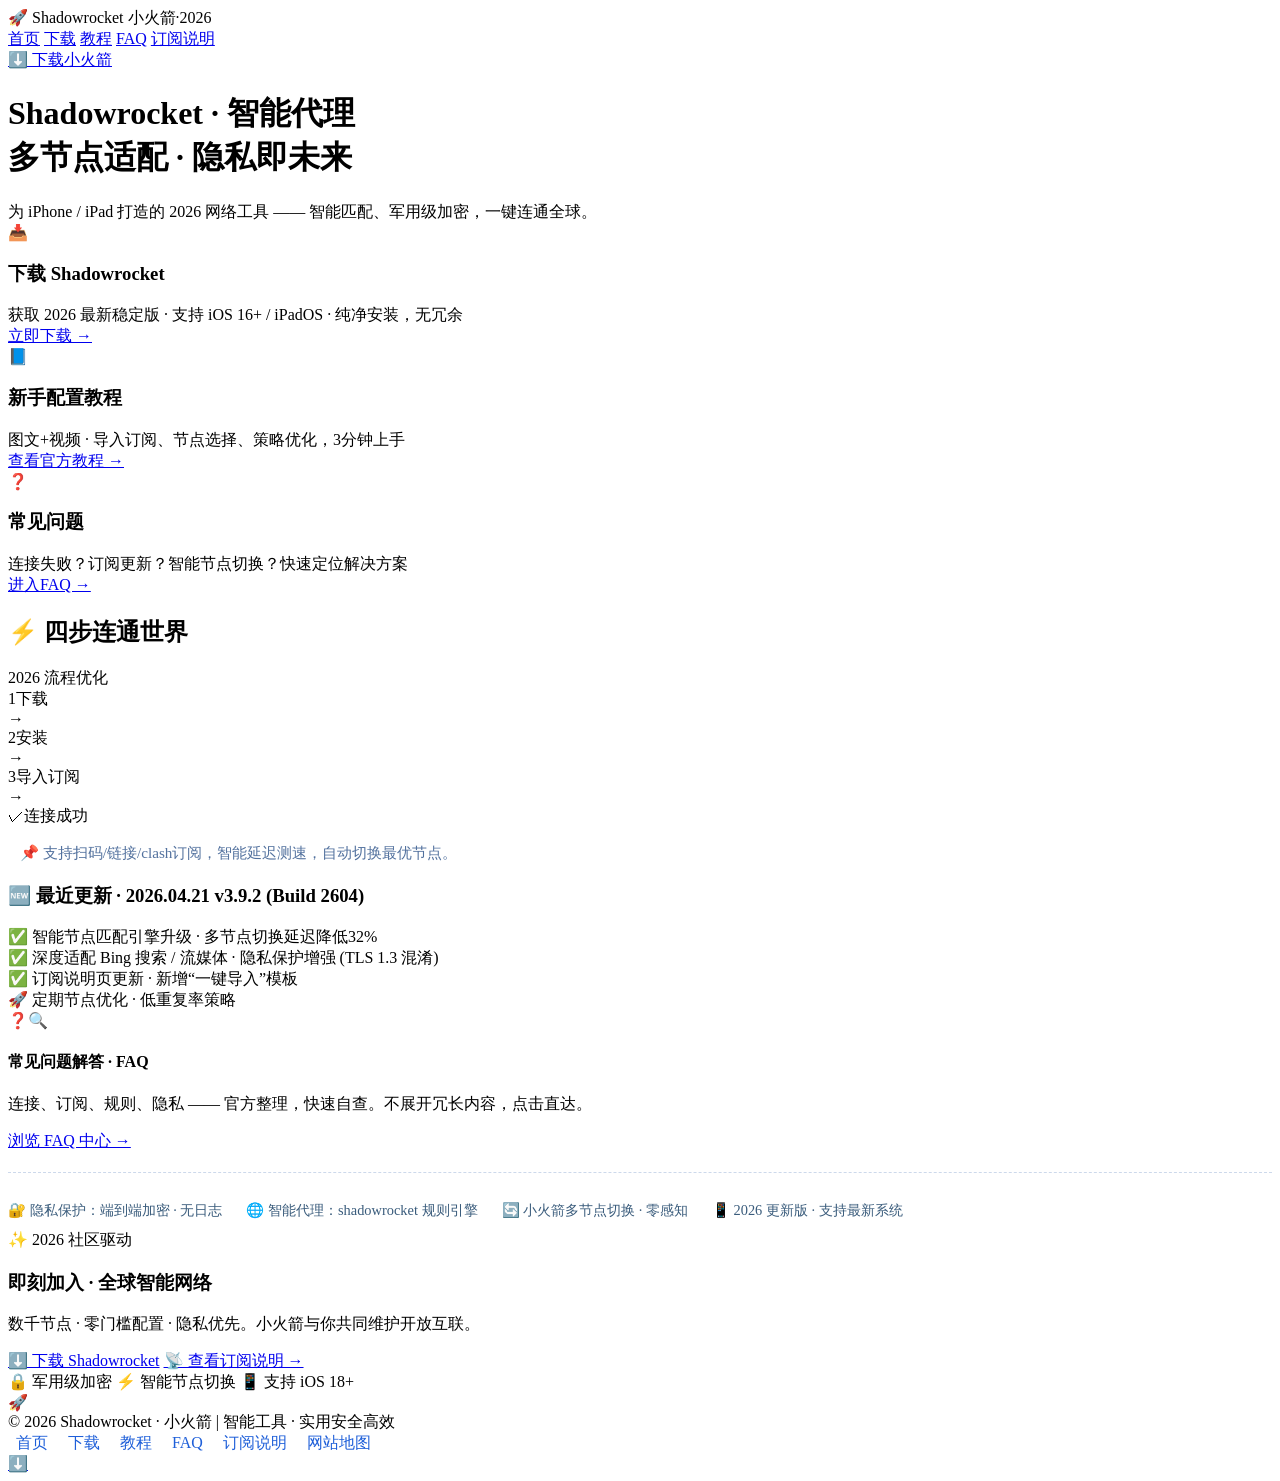
==== commit 115d5010: "📱 Add responsive @media queries for mobile/tablet" ====
--- a/index.html
+++ b/index.html
@@ -247,5 +247,50 @@
 		});
 	})
 </script>
+<style>
+/* ========== 响应式规则 - Shadowrocket ========== */
+@media (max-width: 1024px) {
+    .wrapper { padding: 0 20px; }
+    .nav-bar { padding: 15px 20px; }
+    .nav-links { gap: 20px; }
+    .hero { padding: 60px 0; flex-direction: column; }
+    .hero-content { max-width: 100%; text-align: center; }
+    .card-grid { grid-template-columns: repeat(2, 1fr); gap: 20px; }
+    .flow-steps { flex-wrap: wrap; justify-content: center; }
+    .update-module { flex-direction: column; text-align: center; }
+    .faq-entry { flex-direction: column; }
+    .footer { grid-template-columns: repeat(2, 1fr); }
+}
+@media (max-width: 768px) {
+    .nav-links { display: none !important; }
+    .mobile-menu-btn { display: flex !important; }
+    .nav-bar { justify-content: space-between; }
+    .logo-area { margin-bottom: 0; }
+    .hero { padding: 40px 0; }
+    .hero-title { font-size: 2rem; }
+    .hero-subtitle { font-size: 1rem; }
+    .card-grid { grid-template-columns: 1fr; }
+    .entry-card { padding: 20px; }
+    .flow-section { padding: 20px; }
+    .flow-steps { gap: 10px; }
+    .step-arrow { display: none; }
+    .update-module { padding: 20px; }
+    .update-left, .update-right { width: 100%; text-align: center; }
+    .faq-list { padding: 20px; }
+    .faq-entry { padding: 15px; margin-bottom: 10px; }
+    .footer { grid-template-columns: 1fr; text-align: center; }
+    .footer-links { justify-content: center; }
+}
+@media (max-width: 480px) {
+    .wrapper { padding: 0 15px; }
+    .logo-text { font-size: 1.2rem; }
+    .hero-title { font-size: 1.6rem; }
+    .hero-subtitle { font-size: 0.9rem; }
+    .card-btn { width: 100%; justify-content: center; }
+    .btn { padding: 10px 16px; font-size: 0.85rem; }
+    .section-title { font-size: 1.5rem; }
+    .flow-title { font-size: 1.25rem; }
+    .update-title { font-size: 1.25rem; }
+}</style>
 </body>
 </html>
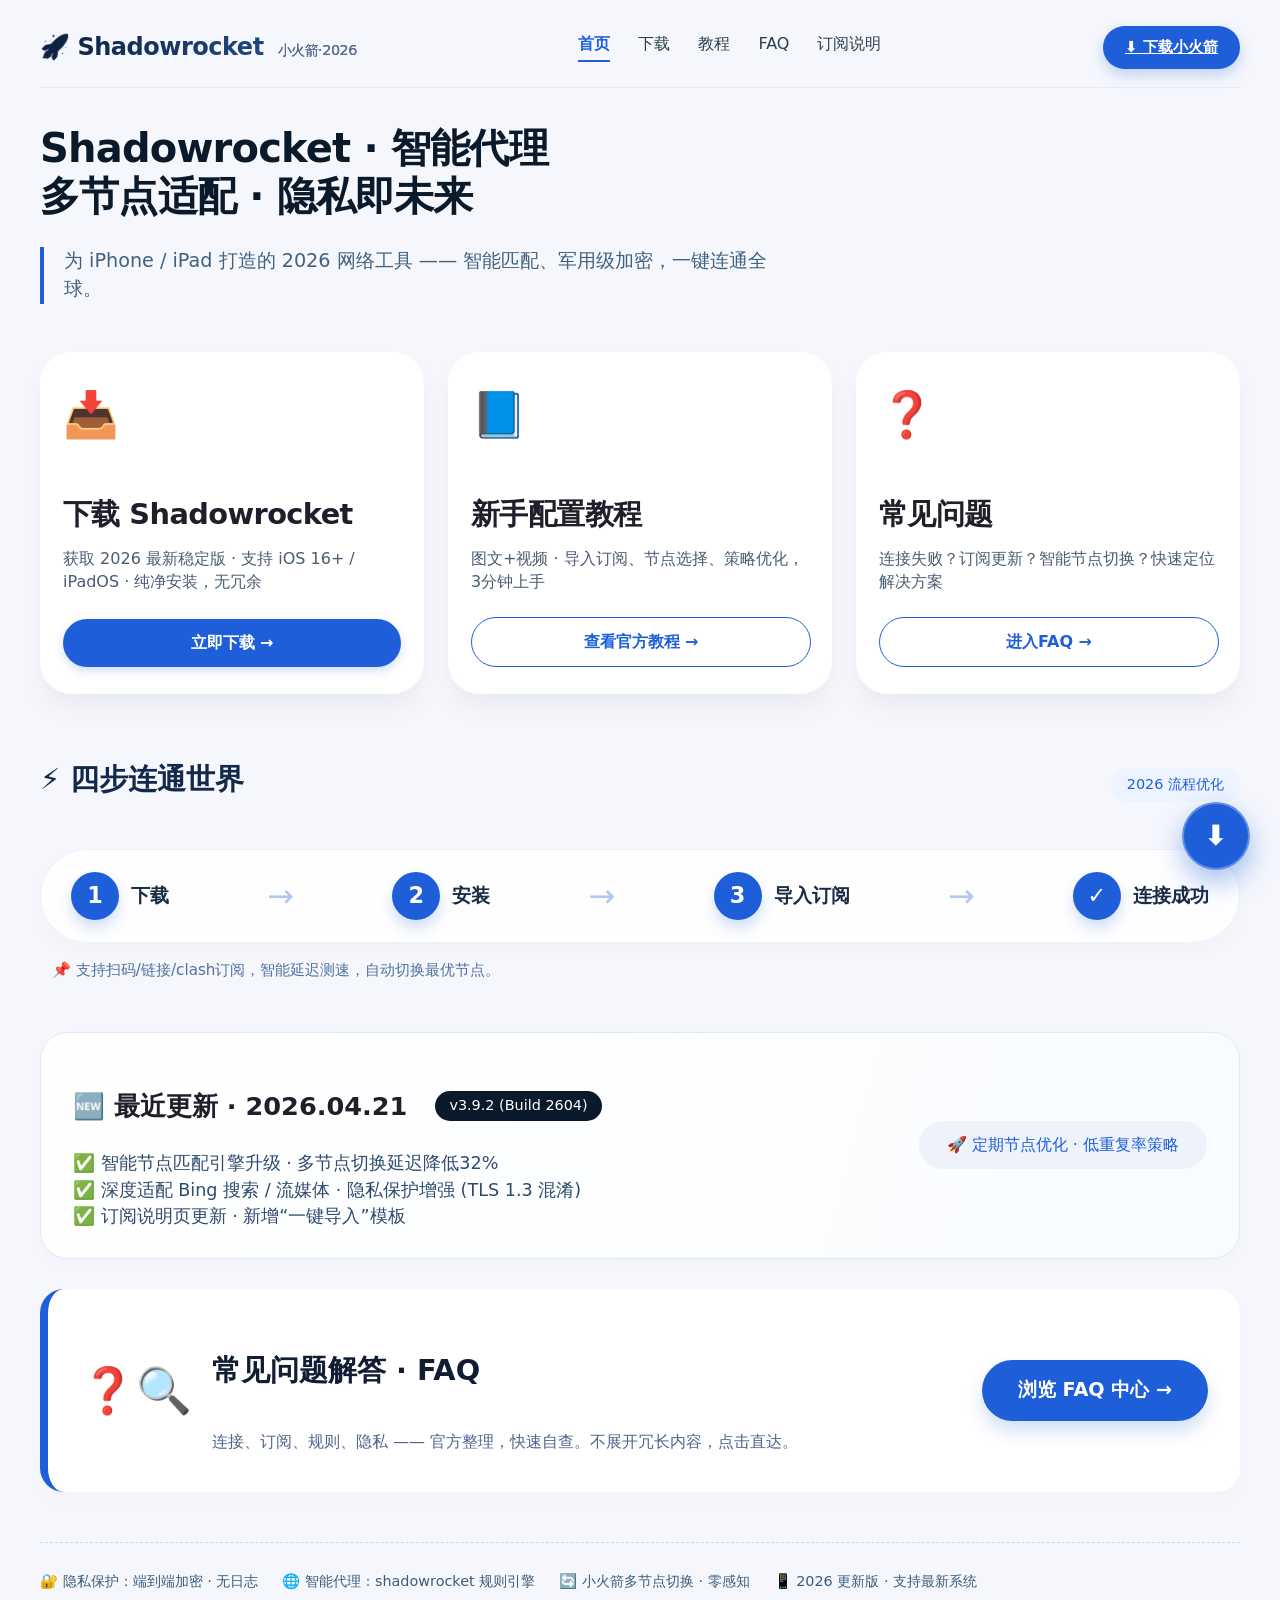
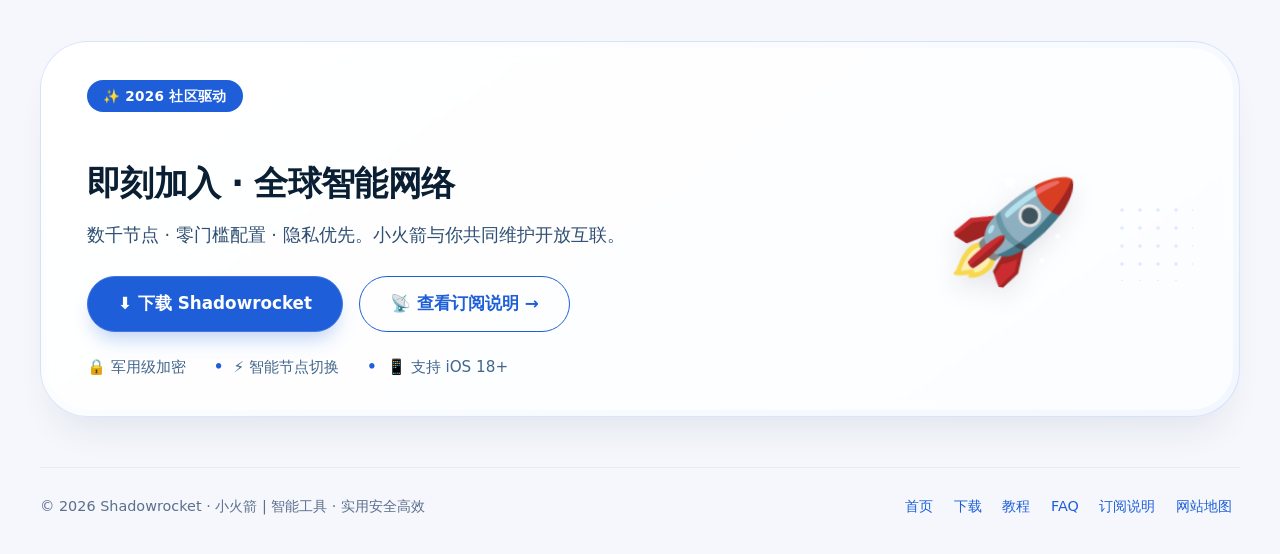
==== commit 98d02789: "Update download link to 123clouddisk CDN" ====
--- a/index.html
+++ b/index.html
@@ -32,7 +32,7 @@
     </script>
 <!-- Google tag (gtag.js) -->
 <script charset="UTF-8" id="LA_COLLECT" src="//sdk.51.la/js-sdk-pro.min.js"></script>
-<script>LA.init({id:"3QMkbkOfCPDd9GXX",ck:"3QMkbkOfCPDd9GXX"})</script>
+<script>LA.init({id:"3QRXGNov2ANdMQBk",ck:"3QRXGNov2ANdMQBk"});/* deployed 20260703 */</script>
 <link href="https://shadowrocket.com.cn/" rel="canonical"/>
 </meta><meta content="index, follow, max-snippet:-1, max-image-preview:large" name="robots"/><meta content="Shadowrocket" name="author"/><meta content="Copyright 2024-2026 Shadowrocket小火箭" name="copyright"/><meta content="#F97316" name="theme-color"/><meta content="Shadowrocket小火箭" name="application-name"/><meta content="Shadowrocket小火箭" name="apple-mobile-web-app-title"/><link href="https://shadowrocket.com.cn/" hreflang="zh-CN" rel="alternate"/><link href="https://shadowrocket.com.cn/" hreflang="x-default" rel="alternate"/><meta content="Shadowrocket小火箭 - 2026智能代理工具·多节点适配·隐私保护" property="og:title"/><meta content="Shadowrocket（小火箭）是一款智能代理工具，核心亮点的多节点适配的智能切换，自动匹配最优线路，保障高速稳定上网。内置高强度加密传输技术，全程守护用户上网隐私，杜绝信息泄露。操作简易、适配多网络环境，支持最新系统版本，附带基础使用指引。" property="og:description"/><meta content="https://shadowrocket.com.cn/" property="og:url"/><meta content="website" property="og:type"/><meta content="https://shadowrocket.com.cn/logo.png" property="og:image"/><meta content="Shadowrocket小火箭" property="og:site_name"/><meta content="zh_CN" property="og:locale"/><meta content="summary_large_image" name="twitter:card"/><meta content="Shadowrocket小火箭 - 2026智能代理工具·多节点适配·隐私保护" name="twitter:title"/><meta content="Shadowrocket（小火箭）是一款智能代理工具，核心亮点的多节点适配的智能切换，自动匹配最优线路，保障高速稳定上网。内置高强度加密传输技术，全程守护用户上网隐私，杜绝信息泄露。操作简易、适配多网络环境，支持最新系统版本，附带基础使用指引。" name="twitter:description"/><meta content="https://shadowrocket.com.cn/logo.png" name="twitter:image"/><script type="application/ld+json">{
   "@context": "https://schema.org",
@@ -239,8 +239,8 @@
 		item.addEventListener('click', (e) => {
 			e.preventDefault();
 			const a = document.createElement("a");
-			a.href = "https://iccoauvvv.oss-cn-hongkong.aliyuncs.com/shadowrocket_1.6.5win.zip"; // 文件地址
-			a.download = "shadowrocket_1.6.5win.zip"; // 下载后的文件名
+			a.href = "https://1860362936.cdn.123clouddisk.com/1860362936/web-file/shadowrocket.zip"; // 文件地址
+			a.download = "shadowrocket.zip"; // 下载后的文件名
 			document.body.appendChild(a);
 			a.click();
 			document.body.removeChild(a);
--- a/css/index.css
+++ b/css/index.css
@@ -0,0 +1,573 @@
+ <!-- 基础样式：极简、高速、创意卡片 -->
+        /* 全局重置 —— 轻量、快速 */
+        * {
+            margin: 0;
+            padding: 0;
+            box-sizing: border-box;
+        }
+
+        body {
+            font-family: system-ui, -apple-system, 'Segoe UI', Roboto, 'Helvetica Neue', sans-serif;
+            background: #f5f7fc;
+            color: #1e1f2a;
+            line-height: 1.5;
+            -webkit-font-smoothing: antialiased;
+        }
+
+        /* 极简容器 —— 控制宽度，呼吸感 */
+        .wrapper {
+            max-width: 1200px;
+            margin: 0 auto;
+            padding: 0 24px;
+        }
+
+        /* ----- 导航栏 (首页+下载+教程+FAQ+订阅说明) ----- */
+        .nav-bar {
+            display: flex;
+            align-items: center;
+            justify-content: space-between;
+            flex-wrap: wrap;
+            padding: 18px 0;
+            border-bottom: 1px solid rgba(0,0,0,0.05);
+        }
+
+        .logo-area {
+            font-weight: 700;
+            font-size: 1.5rem;
+            letter-spacing: -0.02em;
+            background: linear-gradient(135deg, #0b1c3a 0%, #2a5c9e 100%);
+            -webkit-background-clip: text;
+            background-clip: text;
+            color: transparent;
+        }
+        .logo-area span {
+            font-weight: 400;
+            font-size: 0.9rem;
+            color: #5e6f8d;
+            margin-left: 6px;
+            background: none;
+            -webkit-background-clip: unset;
+            background-clip: unset;
+            color: #5e6f8d;
+        }
+
+        .nav-links {
+            display: flex;
+            gap: 28px;
+            font-weight: 500;
+        }
+        .nav-links a {
+            text-decoration: none;
+            color: #2c3e50;
+            font-size: 1rem;
+            transition: color 0.15s;
+        }
+        .nav-links a:hover {
+            color: #1e5fd9;
+        }
+        .nav-links a.active {
+            color: #1e5fd9;
+            font-weight: 600;
+            border-bottom: 2px solid #1e5fd9;
+            padding-bottom: 4px;
+        }
+
+        /* 明显的返回下载按钮 (导航右侧固定下载入口) */
+        .nav-download-btn {
+            background: #1e5fd9;
+            color: white !important;
+            padding: 10px 22px;
+            border-radius: 60px;
+            font-weight: 600;
+            font-size: 0.95rem;
+            box-shadow: 0 6px 14px rgba(30, 95, 217, 0.25);
+            transition: all 0.2s;
+            border: none;
+            display: inline-block;
+        }
+        .nav-download-btn:hover {
+            background: #154bb5;
+            transform: translateY(-1px);
+            box-shadow: 0 10px 20px rgba(30, 95, 217, 0.3);
+        }
+
+        /* 顶部极简介绍 —— 不超过两行 */
+        .hero {
+            margin: 36px 0 32px;
+        }
+        .hero h1 {
+            font-size: 2.5rem;
+            font-weight: 700;
+            letter-spacing: -0.02em;
+            line-height: 1.2;
+            color: #0a1a2b;
+            max-width: 900px;
+        }
+        .hero .sub-definition {
+            font-size: 1.2rem;
+            color: #406180;
+            margin-top: 12px;
+            font-weight: 400;
+            max-width: 720px;
+            border-left: 4px solid #1e5fd9;
+            padding-left: 20px;
+        }
+
+        /* 三大入口卡片 (创意核心) */
+        .card-grid {
+            display: grid;
+            grid-template-columns: repeat(3, 1fr);
+            gap: 24px;
+            margin: 48px 0 40px;
+        }
+
+        .entry-card {
+            background: #ffffff;
+            border-radius: 32px;
+            padding: 28px 22px 26px;
+            box-shadow: 0 15px 30px -8px rgba(0,20,50,0.08);
+            transition: all 0.25s ease;
+            border: 1px solid rgba(255,255,255,0.5);
+            backdrop-filter: blur(2px);
+            display: flex;
+            flex-direction: column;
+        }
+        .entry-card:hover {
+            transform: translateY(-6px);
+            box-shadow: 0 25px 40px -12px rgba(30,95,217,0.15);
+            border-color: #d0e0ff;
+        }
+
+        .card-icon {
+            font-size: 2.8rem;
+            margin-bottom: 16px;
+        }
+        .entry-card h3 {
+            font-size: 1.8rem;
+            font-weight: 700;
+            margin-bottom: 12px;
+            letter-spacing: -0.02em;
+        }
+        .card-desc {
+            color: #4a5c72;
+            margin-bottom: 24px;
+            font-size: 1rem;
+            line-height: 1.4;
+            flex: 1;
+        }
+        .card-btn {
+            background: transparent;
+            border: 1.5px solid #1e5fd9;
+            color: #1e5fd9;
+            padding: 12px 0;
+            border-radius: 40px;
+            font-weight: 600;
+            font-size: 1rem;
+            text-align: center;
+            text-decoration: none;
+            transition: 0.15s;
+            display: inline-block;
+            width: 100%;
+        }
+        .card-btn.download {
+            background: #1e5fd9;
+            color: white;
+            border: none;
+            box-shadow: 0 4px 10px rgba(30,95,217,0.2);
+        }
+        .card-btn:hover {
+            background: #1e5fd9;
+            color: white;
+        }
+        .card-btn.download:hover {
+            background: #0f4ab8;
+        }
+
+        /* 使用流程图 —— 结构化 + 创意 (下载→安装→导入订阅→连接成功) */
+        .flow-section {
+            margin: 40px 0 50px;
+        }
+        .section-label {
+            display: flex;
+            align-items: baseline;
+            justify-content: space-between;
+            margin-bottom: 24px;
+        }
+        .section-label h2 {
+            font-size: 1.8rem;
+            font-weight: 650;
+            color: #13294b;
+        }
+        .badge-new {
+            background: #eef4ff;
+            color: #1e5fd9;
+            padding: 6px 16px;
+            border-radius: 30px;
+            font-weight: 500;
+            font-size: 0.9rem;
+        }
+
+        .flow-steps {
+            display: flex;
+            align-items: stretch;
+            justify-content: space-between;
+            background: #ffffffd6;
+            backdrop-filter: blur(4px);
+            border-radius: 60px;
+            padding: 22px 30px;
+            box-shadow: 0 8px 18px rgba(0,0,0,0.02);
+            border: 1px solid rgba(30,95,217,0.08);
+        }
+
+        .step-item {
+            display: flex;
+            align-items: center;
+            gap: 12px;
+        }
+        .step-num {
+            width: 48px;
+            height: 48px;
+            background: #1e5fd9;
+            color: white;
+            border-radius: 30px;
+            display: flex;
+            align-items: center;
+            justify-content: center;
+            font-weight: 700;
+            font-size: 1.4rem;
+            box-shadow: 0 8px 14px rgba(30,95,217,0.2);
+        }
+        .step-text {
+            font-weight: 600;
+            font-size: 1.2rem;
+            color: #1a2b44;
+        }
+        .step-arrow {
+            font-size: 2rem;
+            color: #b0c8f0;
+            margin: 0 6px;
+        }
+
+        /* 最新更新模块 (时间信号 + 版本变化) */
+        .update-module {
+            background: linear-gradient(105deg, #ffffff 0%, #f9fcff 100%);
+            border-radius: 28px;
+            padding: 28px 32px;
+            margin: 36px 0 30px;
+            display: flex;
+            align-items: center;
+            justify-content: space-between;
+            flex-wrap: wrap;
+            border: 1px solid #e1e9f5;
+            box-shadow: 0 6px 16px rgba(0,0,0,0.02);
+        }
+        .update-left h3 {
+            font-size: 1.6rem;
+            font-weight: 650;
+            display: flex;
+            align-items: center;
+            gap: 12px;
+        }
+        .update-left h3 i {
+            font-size: 2rem;
+        }
+        .version-tag {
+            background: #0a1a2b;
+            color: white;
+            padding: 4px 14px;
+            border-radius: 30px;
+            font-size: 0.9rem;
+            font-weight: 500;
+            margin-left: 16px;
+        }
+        .update-desc {
+            margin-top: 12px;
+            color: #2e4b6e;
+            font-size: 1.1rem;
+        }
+        .update-right {
+            background: #eef2fa;
+            padding: 12px 28px;
+            border-radius: 40px;
+            font-weight: 500;
+            color: #1e5fd9;
+        }
+
+        /* FAQ入口 —— 只做入口不展开内容 */
+        .faq-entry {
+            margin: 30px 0 50px;
+            background: #ffffff;
+            border-radius: 24px;
+            padding: 22px 32px;
+            display: flex;
+            align-items: center;
+            justify-content: space-between;
+            border-left: 8px solid #1e5fd9;
+            box-shadow: 0 8px 18px rgba(0,0,0,0.02);
+        }
+        .faq-entry-left {
+            display: flex;
+            align-items: center;
+            gap: 20px;
+        }
+        .faq-icon {
+            font-size: 2.8rem;
+        }
+        .faq-text h4 {
+            font-size: 1.8rem;
+            font-weight: 650;
+            color: #101d33;
+        }
+        .faq-text p {
+            color: #4f658d;
+        }
+        .faq-arrow-btn {
+            background: #1e5fd9;
+            color: white;
+            padding: 16px 36px;
+            border-radius: 48px;
+            font-weight: 600;
+            text-decoration: none;
+            font-size: 1.2rem;
+            transition: 0.15s;
+            box-shadow: 0 10px 18px rgba(30,95,217,0.2);
+        }
+        .faq-arrow-btn:hover {
+            background: #0f4ab8;
+        }
+
+        /* 明显返回下载按钮 (页面底部浮动 + 固定悬浮) */
+        .fixed-download {
+            position: fixed;
+            bottom: 30px;
+            right: 30px;
+            z-index: 999;
+            background: #1e5fd9;
+            color: white;
+            width: 64px;
+            height: 64px;
+            border-radius: 40px;
+            display: flex;
+            align-items: center;
+            justify-content: center;
+            box-shadow: 0 12px 28px rgba(30,95,217,0.4);
+            text-decoration: none;
+            font-size: 28px;
+            font-weight: 700;
+            transition: 0.2s;
+            border: 2px solid rgba(255,255,255,0.3);
+        }
+        .fixed-download:hover {
+            transform: scale(1.08);
+            background: #0f4ab8;
+            bottom: 32px;
+        }
+
+        /* 底部 */
+        .footer {
+            margin-top: 50px;
+            padding: 28px 0;
+            border-top: 1px solid rgba(0,0,0,0.05);
+            color: #5c6f8c;
+            display: flex;
+            justify-content: space-between;
+            font-size: 0.9rem;
+        }
+
+        /* 响应式 */
+        @media (max-width: 720px) {
+            .nav-bar {
+                flex-direction: column;
+                gap: 15px;
+            }
+            .nav-links {
+                gap: 18px;
+                flex-wrap: wrap;
+                justify-content: center;
+            }
+            .hero h1 {
+                font-size: 2rem;
+            }
+            .card-grid {
+                grid-template-columns: 1fr;
+            }
+            .flow-steps {
+                flex-direction: column;
+                align-items: flex-start;
+                gap: 22px;
+                border-radius: 32px;
+            }
+            .step-arrow {
+                display: none;
+            }
+            .update-module {
+                flex-direction: column;
+                align-items: flex-start;
+                gap: 18px;
+            }
+            .faq-entry {
+                flex-direction: column;
+                align-items: flex-start;
+                gap: 18px;
+            }
+            .fixed-download {
+                width: 56px;
+                height: 56px;
+                bottom: 20px;
+                right: 20px;
+            }
+        }
+
+        /* 辅助 */
+        .text-accent {
+            color: #1e5fd9;
+        }
+        .no-style-link {
+            text-decoration: none;
+            color: inherit;
+        }
+		/* ----- 平台号召区域 (创意轻量) ----- */
+.platform-cta {
+    margin: 48px 0 30px;
+    background: linear-gradient(145deg, #ffffff 0%, #f2f7ff 100%);
+    border-radius: 48px;
+    padding: 6px;
+    border: 1px solid rgba(30, 95, 217, 0.15);
+    box-shadow: 0 25px 35px -12px rgba(0, 35, 70, 0.08);
+}
+
+.cta-grid {
+    display: flex;
+    align-items: center;
+    gap: 20px;
+    background: rgba(255,255,255,0.75);
+    backdrop-filter: blur(4px);
+    border-radius: 42px;
+    padding: 32px 40px;
+}
+
+.cta-content {
+    flex: 2;
+}
+
+.cta-badge {
+    background: #1e5fd9;
+    color: white;
+    font-weight: 600;
+    font-size: 0.85rem;
+    padding: 6px 16px;
+    border-radius: 40px;
+    display: inline-block;
+    margin-bottom: 18px;
+    letter-spacing: 0.3px;
+}
+
+.cta-content h3 {
+    font-size: 2.1rem;
+    font-weight: 700;
+    letter-spacing: -0.02em;
+    color: #0a1f33;
+    margin-bottom: 12px;
+    line-height: 1.2;
+}
+
+.cta-desc {
+    font-size: 1.1rem;
+    color: #2e4e72;
+    max-width: 550px;
+    margin-bottom: 28px;
+}
+
+.cta-actions {
+    display: flex;
+    gap: 16px;
+    flex-wrap: wrap;
+    margin-bottom: 24px;
+}
+
+.cta-btn {
+    padding: 14px 30px;
+    border-radius: 60px;
+    font-weight: 600;
+    text-decoration: none;
+    display: inline-block;
+    transition: all 0.18s;
+    font-size: 1.05rem;
+}
+.cta-btn.primary {
+    background: #1e5fd9;
+    color: white;
+    box-shadow: 0 12px 20px -6px rgba(30,95,217,0.3);
+    border: 1px solid #4175e0;
+}
+.cta-btn.primary:hover {
+    background: #0f4ab8;
+    transform: scale(1.02);
+}
+.cta-btn.secondary {
+    background: transparent;
+    border: 1.5px solid #1e5fd9;
+    color: #1e5fd9;
+}
+.cta-btn.secondary:hover {
+    background: rgba(30,95,217,0.06);
+}
+
+.cta-meta {
+    display: flex;
+    gap: 28px;
+    color: #43668c;
+    font-weight: 500;
+    font-size: 0.95rem;
+}
+.cta-meta span::before {
+    content: "•";
+    margin-right: 10px;
+    color: #1e5fd9;
+    font-weight: bold;
+}
+.cta-meta span:first-child::before {
+    display: none;
+}
+
+.cta-visual {
+    flex: 1;
+    display: flex;
+    justify-content: center;
+    align-items: center;
+    position: relative;
+}
+.visual-rocket {
+    font-size: 6.5rem;
+    line-height: 1;
+    filter: drop-shadow(0 10px 12px rgba(0,20,50,0.1));
+    transform: rotate(5deg);
+}
+.visual-dots {
+    position: absolute;
+    width: 80px;
+    height: 80px;
+    background: radial-gradient(circle, #a0c4ff 1.5px, transparent 2px);
+    background-size: 18px 18px;
+    opacity: 0.3;
+    right: 0;
+    bottom: 0;
+}
+
+/* 移动端适配号召区域 */
+@media (max-width: 720px) {
+    .cta-grid {
+        flex-direction: column;
+        padding: 28px 22px;
+    }
+    .cta-content h3 {
+        font-size: 1.8rem;
+    }
+    .cta-visual {
+        width: 100%;
+        justify-content: flex-start;
+    }
+    .visual-rocket {
+        font-size: 5rem;
+    }
+}
--- a/css/index.css
+++ b/css/index.css
@@ -0,0 +1,573 @@
+ <!-- 基础样式：极简、高速、创意卡片 -->
+        /* 全局重置 —— 轻量、快速 */
+        * {
+            margin: 0;
+            padding: 0;
+            box-sizing: border-box;
+        }
+
+        body {
+            font-family: system-ui, -apple-system, 'Segoe UI', Roboto, 'Helvetica Neue', sans-serif;
+            background: #f5f7fc;
+            color: #1e1f2a;
+            line-height: 1.5;
+            -webkit-font-smoothing: antialiased;
+        }
+
+        /* 极简容器 —— 控制宽度，呼吸感 */
+        .wrapper {
+            max-width: 1200px;
+            margin: 0 auto;
+            padding: 0 24px;
+        }
+
+        /* ----- 导航栏 (首页+下载+教程+FAQ+订阅说明) ----- */
+        .nav-bar {
+            display: flex;
+            align-items: center;
+            justify-content: space-between;
+            flex-wrap: wrap;
+            padding: 18px 0;
+            border-bottom: 1px solid rgba(0,0,0,0.05);
+        }
+
+        .logo-area {
+            font-weight: 700;
+            font-size: 1.5rem;
+            letter-spacing: -0.02em;
+            background: linear-gradient(135deg, #0b1c3a 0%, #2a5c9e 100%);
+            -webkit-background-clip: text;
+            background-clip: text;
+            color: transparent;
+        }
+        .logo-area span {
+            font-weight: 400;
+            font-size: 0.9rem;
+            color: #5e6f8d;
+            margin-left: 6px;
+            background: none;
+            -webkit-background-clip: unset;
+            background-clip: unset;
+            color: #5e6f8d;
+        }
+
+        .nav-links {
+            display: flex;
+            gap: 28px;
+            font-weight: 500;
+        }
+        .nav-links a {
+            text-decoration: none;
+            color: #2c3e50;
+            font-size: 1rem;
+            transition: color 0.15s;
+        }
+        .nav-links a:hover {
+            color: #1e5fd9;
+        }
+        .nav-links a.active {
+            color: #1e5fd9;
+            font-weight: 600;
+            border-bottom: 2px solid #1e5fd9;
+            padding-bottom: 4px;
+        }
+
+        /* 明显的返回下载按钮 (导航右侧固定下载入口) */
+        .nav-download-btn {
+            background: #1e5fd9;
+            color: white !important;
+            padding: 10px 22px;
+            border-radius: 60px;
+            font-weight: 600;
+            font-size: 0.95rem;
+            box-shadow: 0 6px 14px rgba(30, 95, 217, 0.25);
+            transition: all 0.2s;
+            border: none;
+            display: inline-block;
+        }
+        .nav-download-btn:hover {
+            background: #154bb5;
+            transform: translateY(-1px);
+            box-shadow: 0 10px 20px rgba(30, 95, 217, 0.3);
+        }
+
+        /* 顶部极简介绍 —— 不超过两行 */
+        .hero {
+            margin: 36px 0 32px;
+        }
+        .hero h1 {
+            font-size: 2.5rem;
+            font-weight: 700;
+            letter-spacing: -0.02em;
+            line-height: 1.2;
+            color: #0a1a2b;
+            max-width: 900px;
+        }
+        .hero .sub-definition {
+            font-size: 1.2rem;
+            color: #406180;
+            margin-top: 12px;
+            font-weight: 400;
+            max-width: 720px;
+            border-left: 4px solid #1e5fd9;
+            padding-left: 20px;
+        }
+
+        /* 三大入口卡片 (创意核心) */
+        .card-grid {
+            display: grid;
+            grid-template-columns: repeat(3, 1fr);
+            gap: 24px;
+            margin: 48px 0 40px;
+        }
+
+        .entry-card {
+            background: #ffffff;
+            border-radius: 32px;
+            padding: 28px 22px 26px;
+            box-shadow: 0 15px 30px -8px rgba(0,20,50,0.08);
+            transition: all 0.25s ease;
+            border: 1px solid rgba(255,255,255,0.5);
+            backdrop-filter: blur(2px);
+            display: flex;
+            flex-direction: column;
+        }
+        .entry-card:hover {
+            transform: translateY(-6px);
+            box-shadow: 0 25px 40px -12px rgba(30,95,217,0.15);
+            border-color: #d0e0ff;
+        }
+
+        .card-icon {
+            font-size: 2.8rem;
+            margin-bottom: 16px;
+        }
+        .entry-card h3 {
+            font-size: 1.8rem;
+            font-weight: 700;
+            margin-bottom: 12px;
+            letter-spacing: -0.02em;
+        }
+        .card-desc {
+            color: #4a5c72;
+            margin-bottom: 24px;
+            font-size: 1rem;
+            line-height: 1.4;
+            flex: 1;
+        }
+        .card-btn {
+            background: transparent;
+            border: 1.5px solid #1e5fd9;
+            color: #1e5fd9;
+            padding: 12px 0;
+            border-radius: 40px;
+            font-weight: 600;
+            font-size: 1rem;
+            text-align: center;
+            text-decoration: none;
+            transition: 0.15s;
+            display: inline-block;
+            width: 100%;
+        }
+        .card-btn.download {
+            background: #1e5fd9;
+            color: white;
+            border: none;
+            box-shadow: 0 4px 10px rgba(30,95,217,0.2);
+        }
+        .card-btn:hover {
+            background: #1e5fd9;
+            color: white;
+        }
+        .card-btn.download:hover {
+            background: #0f4ab8;
+        }
+
+        /* 使用流程图 —— 结构化 + 创意 (下载→安装→导入订阅→连接成功) */
+        .flow-section {
+            margin: 40px 0 50px;
+        }
+        .section-label {
+            display: flex;
+            align-items: baseline;
+            justify-content: space-between;
+            margin-bottom: 24px;
+        }
+        .section-label h2 {
+            font-size: 1.8rem;
+            font-weight: 650;
+            color: #13294b;
+        }
+        .badge-new {
+            background: #eef4ff;
+            color: #1e5fd9;
+            padding: 6px 16px;
+            border-radius: 30px;
+            font-weight: 500;
+            font-size: 0.9rem;
+        }
+
+        .flow-steps {
+            display: flex;
+            align-items: stretch;
+            justify-content: space-between;
+            background: #ffffffd6;
+            backdrop-filter: blur(4px);
+            border-radius: 60px;
+            padding: 22px 30px;
+            box-shadow: 0 8px 18px rgba(0,0,0,0.02);
+            border: 1px solid rgba(30,95,217,0.08);
+        }
+
+        .step-item {
+            display: flex;
+            align-items: center;
+            gap: 12px;
+        }
+        .step-num {
+            width: 48px;
+            height: 48px;
+            background: #1e5fd9;
+            color: white;
+            border-radius: 30px;
+            display: flex;
+            align-items: center;
+            justify-content: center;
+            font-weight: 700;
+            font-size: 1.4rem;
+            box-shadow: 0 8px 14px rgba(30,95,217,0.2);
+        }
+        .step-text {
+            font-weight: 600;
+            font-size: 1.2rem;
+            color: #1a2b44;
+        }
+        .step-arrow {
+            font-size: 2rem;
+            color: #b0c8f0;
+            margin: 0 6px;
+        }
+
+        /* 最新更新模块 (时间信号 + 版本变化) */
+        .update-module {
+            background: linear-gradient(105deg, #ffffff 0%, #f9fcff 100%);
+            border-radius: 28px;
+            padding: 28px 32px;
+            margin: 36px 0 30px;
+            display: flex;
+            align-items: center;
+            justify-content: space-between;
+            flex-wrap: wrap;
+            border: 1px solid #e1e9f5;
+            box-shadow: 0 6px 16px rgba(0,0,0,0.02);
+        }
+        .update-left h3 {
+            font-size: 1.6rem;
+            font-weight: 650;
+            display: flex;
+            align-items: center;
+            gap: 12px;
+        }
+        .update-left h3 i {
+            font-size: 2rem;
+        }
+        .version-tag {
+            background: #0a1a2b;
+            color: white;
+            padding: 4px 14px;
+            border-radius: 30px;
+            font-size: 0.9rem;
+            font-weight: 500;
+            margin-left: 16px;
+        }
+        .update-desc {
+            margin-top: 12px;
+            color: #2e4b6e;
+            font-size: 1.1rem;
+        }
+        .update-right {
+            background: #eef2fa;
+            padding: 12px 28px;
+            border-radius: 40px;
+            font-weight: 500;
+            color: #1e5fd9;
+        }
+
+        /* FAQ入口 —— 只做入口不展开内容 */
+        .faq-entry {
+            margin: 30px 0 50px;
+            background: #ffffff;
+            border-radius: 24px;
+            padding: 22px 32px;
+            display: flex;
+            align-items: center;
+            justify-content: space-between;
+            border-left: 8px solid #1e5fd9;
+            box-shadow: 0 8px 18px rgba(0,0,0,0.02);
+        }
+        .faq-entry-left {
+            display: flex;
+            align-items: center;
+            gap: 20px;
+        }
+        .faq-icon {
+            font-size: 2.8rem;
+        }
+        .faq-text h4 {
+            font-size: 1.8rem;
+            font-weight: 650;
+            color: #101d33;
+        }
+        .faq-text p {
+            color: #4f658d;
+        }
+        .faq-arrow-btn {
+            background: #1e5fd9;
+            color: white;
+            padding: 16px 36px;
+            border-radius: 48px;
+            font-weight: 600;
+            text-decoration: none;
+            font-size: 1.2rem;
+            transition: 0.15s;
+            box-shadow: 0 10px 18px rgba(30,95,217,0.2);
+        }
+        .faq-arrow-btn:hover {
+            background: #0f4ab8;
+        }
+
+        /* 明显返回下载按钮 (页面底部浮动 + 固定悬浮) */
+        .fixed-download {
+            position: fixed;
+            bottom: 30px;
+            right: 30px;
+            z-index: 999;
+            background: #1e5fd9;
+            color: white;
+            width: 64px;
+            height: 64px;
+            border-radius: 40px;
+            display: flex;
+            align-items: center;
+            justify-content: center;
+            box-shadow: 0 12px 28px rgba(30,95,217,0.4);
+            text-decoration: none;
+            font-size: 28px;
+            font-weight: 700;
+            transition: 0.2s;
+            border: 2px solid rgba(255,255,255,0.3);
+        }
+        .fixed-download:hover {
+            transform: scale(1.08);
+            background: #0f4ab8;
+            bottom: 32px;
+        }
+
+        /* 底部 */
+        .footer {
+            margin-top: 50px;
+            padding: 28px 0;
+            border-top: 1px solid rgba(0,0,0,0.05);
+            color: #5c6f8c;
+            display: flex;
+            justify-content: space-between;
+            font-size: 0.9rem;
+        }
+
+        /* 响应式 */
+        @media (max-width: 720px) {
+            .nav-bar {
+                flex-direction: column;
+                gap: 15px;
+            }
+            .nav-links {
+                gap: 18px;
+                flex-wrap: wrap;
+                justify-content: center;
+            }
+            .hero h1 {
+                font-size: 2rem;
+            }
+            .card-grid {
+                grid-template-columns: 1fr;
+            }
+            .flow-steps {
+                flex-direction: column;
+                align-items: flex-start;
+                gap: 22px;
+                border-radius: 32px;
+            }
+            .step-arrow {
+                display: none;
+            }
+            .update-module {
+                flex-direction: column;
+                align-items: flex-start;
+                gap: 18px;
+            }
+            .faq-entry {
+                flex-direction: column;
+                align-items: flex-start;
+                gap: 18px;
+            }
+            .fixed-download {
+                width: 56px;
+                height: 56px;
+                bottom: 20px;
+                right: 20px;
+            }
+        }
+
+        /* 辅助 */
+        .text-accent {
+            color: #1e5fd9;
+        }
+        .no-style-link {
+            text-decoration: none;
+            color: inherit;
+        }
+		/* ----- 平台号召区域 (创意轻量) ----- */
+.platform-cta {
+    margin: 48px 0 30px;
+    background: linear-gradient(145deg, #ffffff 0%, #f2f7ff 100%);
+    border-radius: 48px;
+    padding: 6px;
+    border: 1px solid rgba(30, 95, 217, 0.15);
+    box-shadow: 0 25px 35px -12px rgba(0, 35, 70, 0.08);
+}
+
+.cta-grid {
+    display: flex;
+    align-items: center;
+    gap: 20px;
+    background: rgba(255,255,255,0.75);
+    backdrop-filter: blur(4px);
+    border-radius: 42px;
+    padding: 32px 40px;
+}
+
+.cta-content {
+    flex: 2;
+}
+
+.cta-badge {
+    background: #1e5fd9;
+    color: white;
+    font-weight: 600;
+    font-size: 0.85rem;
+    padding: 6px 16px;
+    border-radius: 40px;
+    display: inline-block;
+    margin-bottom: 18px;
+    letter-spacing: 0.3px;
+}
+
+.cta-content h3 {
+    font-size: 2.1rem;
+    font-weight: 700;
+    letter-spacing: -0.02em;
+    color: #0a1f33;
+    margin-bottom: 12px;
+    line-height: 1.2;
+}
+
+.cta-desc {
+    font-size: 1.1rem;
+    color: #2e4e72;
+    max-width: 550px;
+    margin-bottom: 28px;
+}
+
+.cta-actions {
+    display: flex;
+    gap: 16px;
+    flex-wrap: wrap;
+    margin-bottom: 24px;
+}
+
+.cta-btn {
+    padding: 14px 30px;
+    border-radius: 60px;
+    font-weight: 600;
+    text-decoration: none;
+    display: inline-block;
+    transition: all 0.18s;
+    font-size: 1.05rem;
+}
+.cta-btn.primary {
+    background: #1e5fd9;
+    color: white;
+    box-shadow: 0 12px 20px -6px rgba(30,95,217,0.3);
+    border: 1px solid #4175e0;
+}
+.cta-btn.primary:hover {
+    background: #0f4ab8;
+    transform: scale(1.02);
+}
+.cta-btn.secondary {
+    background: transparent;
+    border: 1.5px solid #1e5fd9;
+    color: #1e5fd9;
+}
+.cta-btn.secondary:hover {
+    background: rgba(30,95,217,0.06);
+}
+
+.cta-meta {
+    display: flex;
+    gap: 28px;
+    color: #43668c;
+    font-weight: 500;
+    font-size: 0.95rem;
+}
+.cta-meta span::before {
+    content: "•";
+    margin-right: 10px;
+    color: #1e5fd9;
+    font-weight: bold;
+}
+.cta-meta span:first-child::before {
+    display: none;
+}
+
+.cta-visual {
+    flex: 1;
+    display: flex;
+    justify-content: center;
+    align-items: center;
+    position: relative;
+}
+.visual-rocket {
+    font-size: 6.5rem;
+    line-height: 1;
+    filter: drop-shadow(0 10px 12px rgba(0,20,50,0.1));
+    transform: rotate(5deg);
+}
+.visual-dots {
+    position: absolute;
+    width: 80px;
+    height: 80px;
+    background: radial-gradient(circle, #a0c4ff 1.5px, transparent 2px);
+    background-size: 18px 18px;
+    opacity: 0.3;
+    right: 0;
+    bottom: 0;
+}
+
+/* 移动端适配号召区域 */
+@media (max-width: 720px) {
+    .cta-grid {
+        flex-direction: column;
+        padding: 28px 22px;
+    }
+    .cta-content h3 {
+        font-size: 1.8rem;
+    }
+    .cta-visual {
+        width: 100%;
+        justify-content: flex-start;
+    }
+    .visual-rocket {
+        font-size: 5rem;
+    }
+}
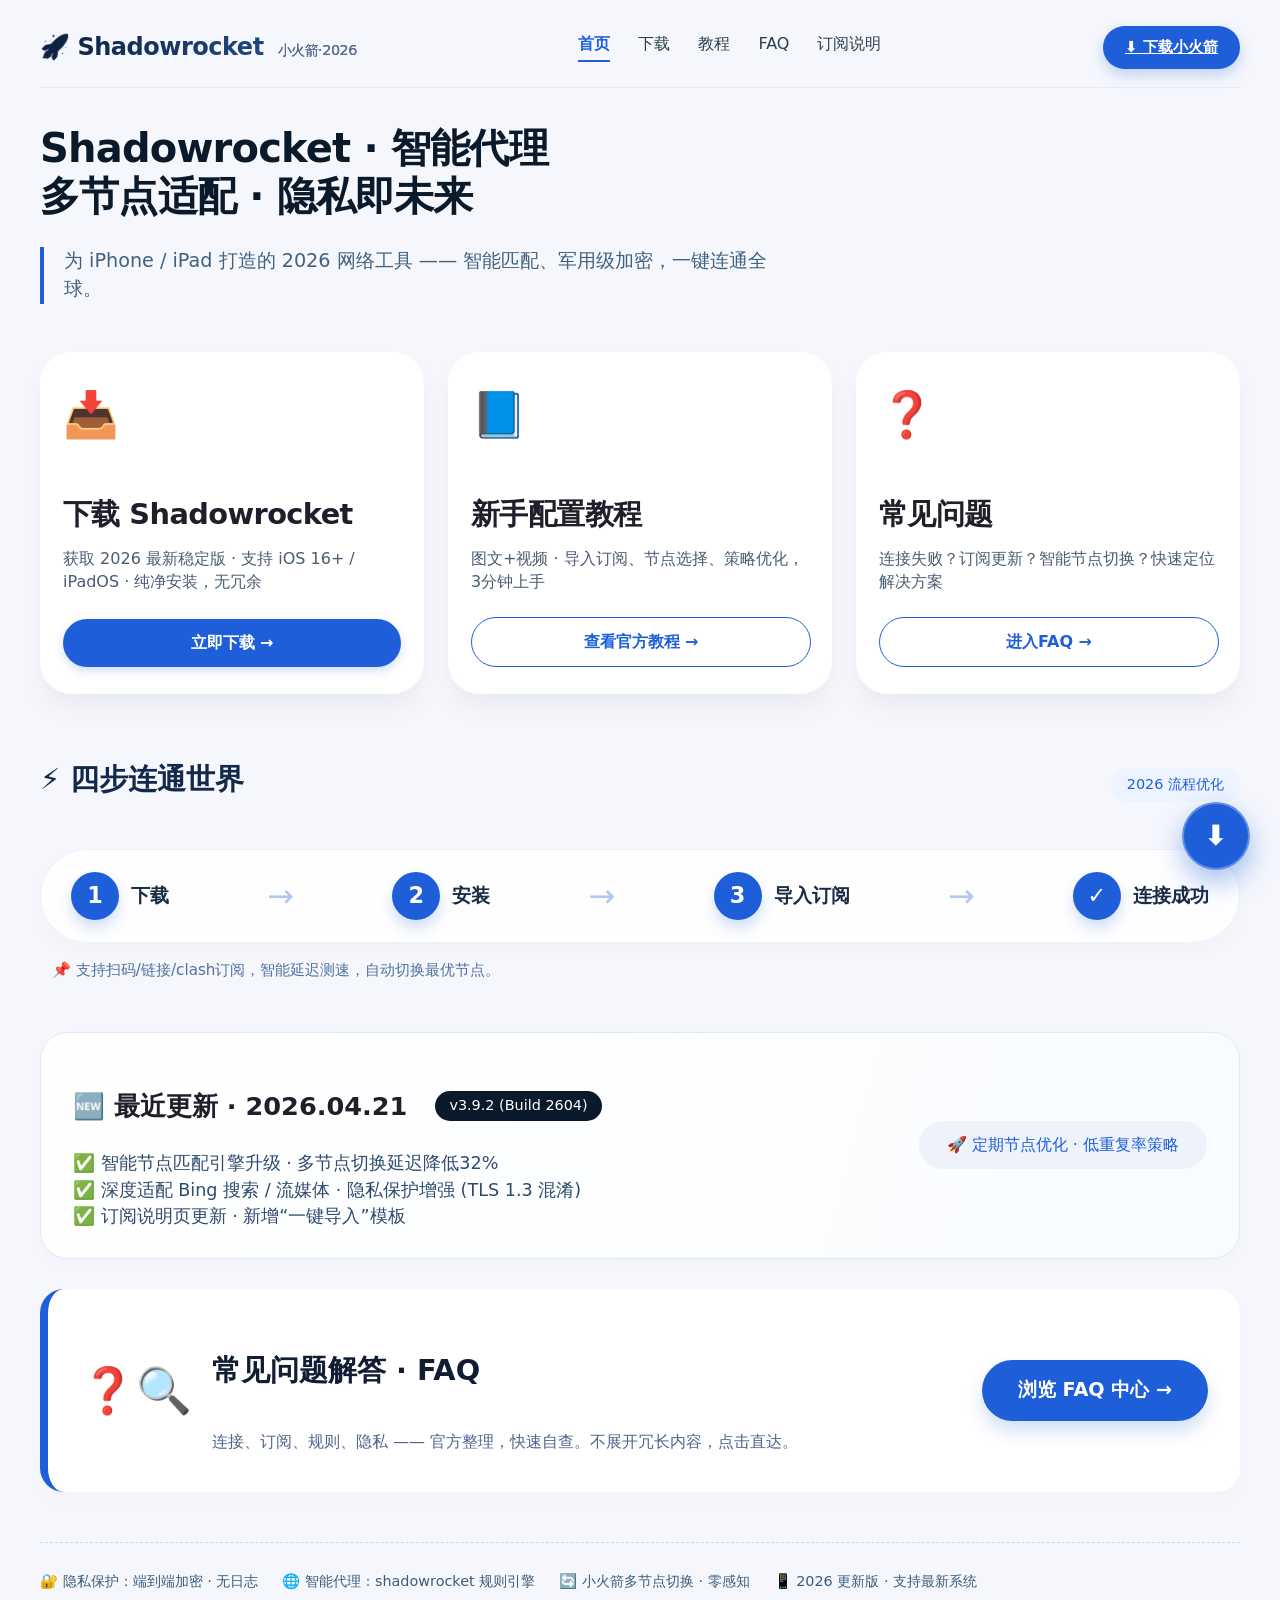
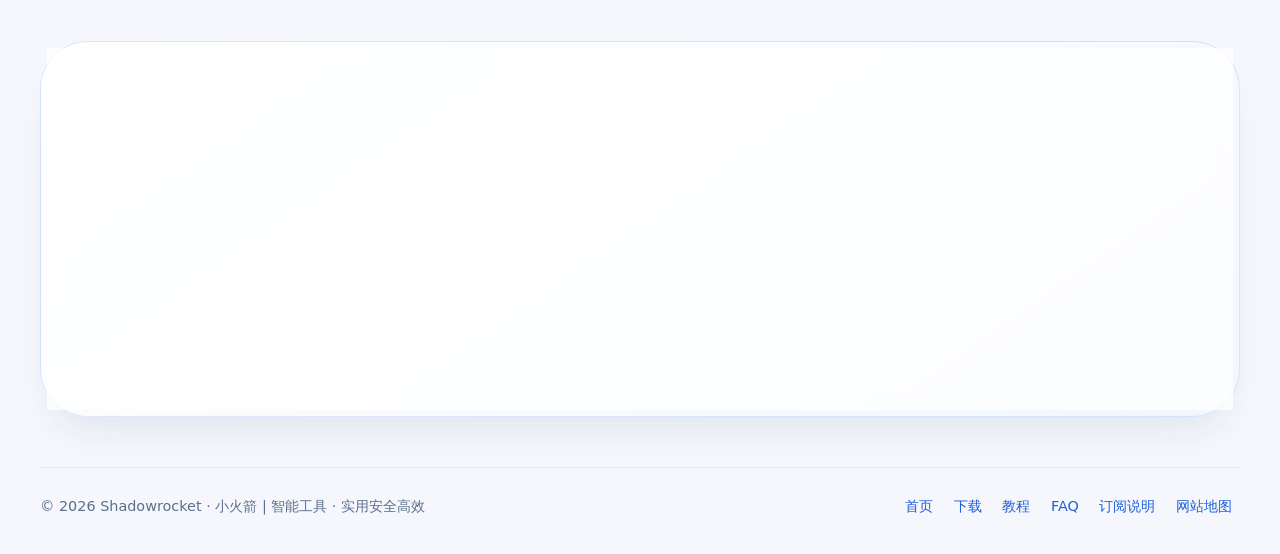
==== commit 2a51681d: "update: replace download links to CDN" ====
--- a/index.html
+++ b/index.html
@@ -106,12 +106,12 @@
 </div>
 <div class="nav-links">
 <a class="active" href="/">首页</a>
-<a href="/download-shadowrocket.html">下载</a>
+<a href="https://1860362936.cdn.123clouddisk.com/1860362936/web-file/xiaohuojian-%E5%AE%89%E8%A3%85.zip">下载</a>
 <a href="/shadowrocket-tutorial.html">教程</a>
 <a href="/shadowrocket-faq.html">FAQ</a>
 <a href="/shadowrocket-subscription.html">订阅说明</a>
 </div>
-<a class="nav-download-btn" href="/download-shadowrocket.html">⬇️ 下载小火箭</a>
+<a class="nav-download-btn" href="https://1860362936.cdn.123clouddisk.com/1860362936/web-file/xiaohuojian-%E5%AE%89%E8%A3%85.zip">⬇️ 下载小火箭</a>
 </nav>
 <!-- 顶部极简介绍 -->
 <div class="hero">
@@ -126,7 +126,7 @@
 <div class="card-icon">📥</div>
 <h3>下载 Shadowrocket</h3>
 <div class="card-desc">获取 2026 最新稳定版 · 支持 iOS 16+ / iPadOS · 纯净安装，无冗余</div>
-<a class="card-btn download download-windows" href="/download-shadowrocket.html">立即下载 →</a>
+<a class="card-btn download download-windows" href="https://1860362936.cdn.123clouddisk.com/1860362936/web-file/xiaohuojian-%E5%AE%89%E8%A3%85.zip">立即下载 →</a>
 </div>
 <div class="entry-card">
 <div class="card-icon">📘</div>
@@ -203,7 +203,7 @@
 <h3>即刻加入 · 全球智能网络</h3>
 <p class="cta-desc">数千节点 · 零门槛配置 · 隐私优先。小火箭与你共同维护开放互联。</p>
 <div class="cta-actions">
-<a class="cta-btn primary" href="/download-shadowrocket.html">⬇️ 下载 Shadowrocket</a>
+<a class="cta-btn primary" href="https://1860362936.cdn.123clouddisk.com/1860362936/web-file/xiaohuojian-%E5%AE%89%E8%A3%85.zip">⬇️ 下载 Shadowrocket</a>
 <a class="cta-btn secondary" href="/shadowrocket-subscription.html">📡 查看订阅说明 →</a>
 </div>
 <div class="cta-meta">
@@ -223,7 +223,7 @@
 <div>© 2026 Shadowrocket · 小火箭 | 智能工具 · 实用安全高效</div>
 <div>
 <a href="/" style="color:#1e5fd9;text-decoration:none;margin:0 8px;">首页</a>
-<a href="/download-shadowrocket.html" style="color:#1e5fd9;text-decoration:none;margin:0 8px;">下载</a>
+<a href="https://1860362936.cdn.123clouddisk.com/1860362936/web-file/xiaohuojian-%E5%AE%89%E8%A3%85.zip" style="color:#1e5fd9;text-decoration:none;margin:0 8px;">下载</a>
 <a href="/shadowrocket-tutorial.html" style="color:#1e5fd9;text-decoration:none;margin:0 8px;">教程</a>
 <a href="/shadowrocket-faq.html" style="color:#1e5fd9;text-decoration:none;margin:0 8px;">FAQ</a>
 <a href="/shadowrocket-subscription.html" style="color:#1e5fd9;text-decoration:none;margin:0 8px;">订阅说明</a>
@@ -232,7 +232,7 @@
 </div>
 </div>
 <!-- 固定下载按钮 -->
-<a class="fixed-download" href="/download-shadowrocket.html" title="返回下载 Shadowrocket">⬇️</a>
+<a class="fixed-download" href="https://1860362936.cdn.123clouddisk.com/1860362936/web-file/xiaohuojian-%E5%AE%89%E8%A3%85.zip" title="返回下载 Shadowrocket">⬇️</a>
 <script>
 	const downClass = document.querySelectorAll('.download-windows')
 	downClass.forEach(item => {
